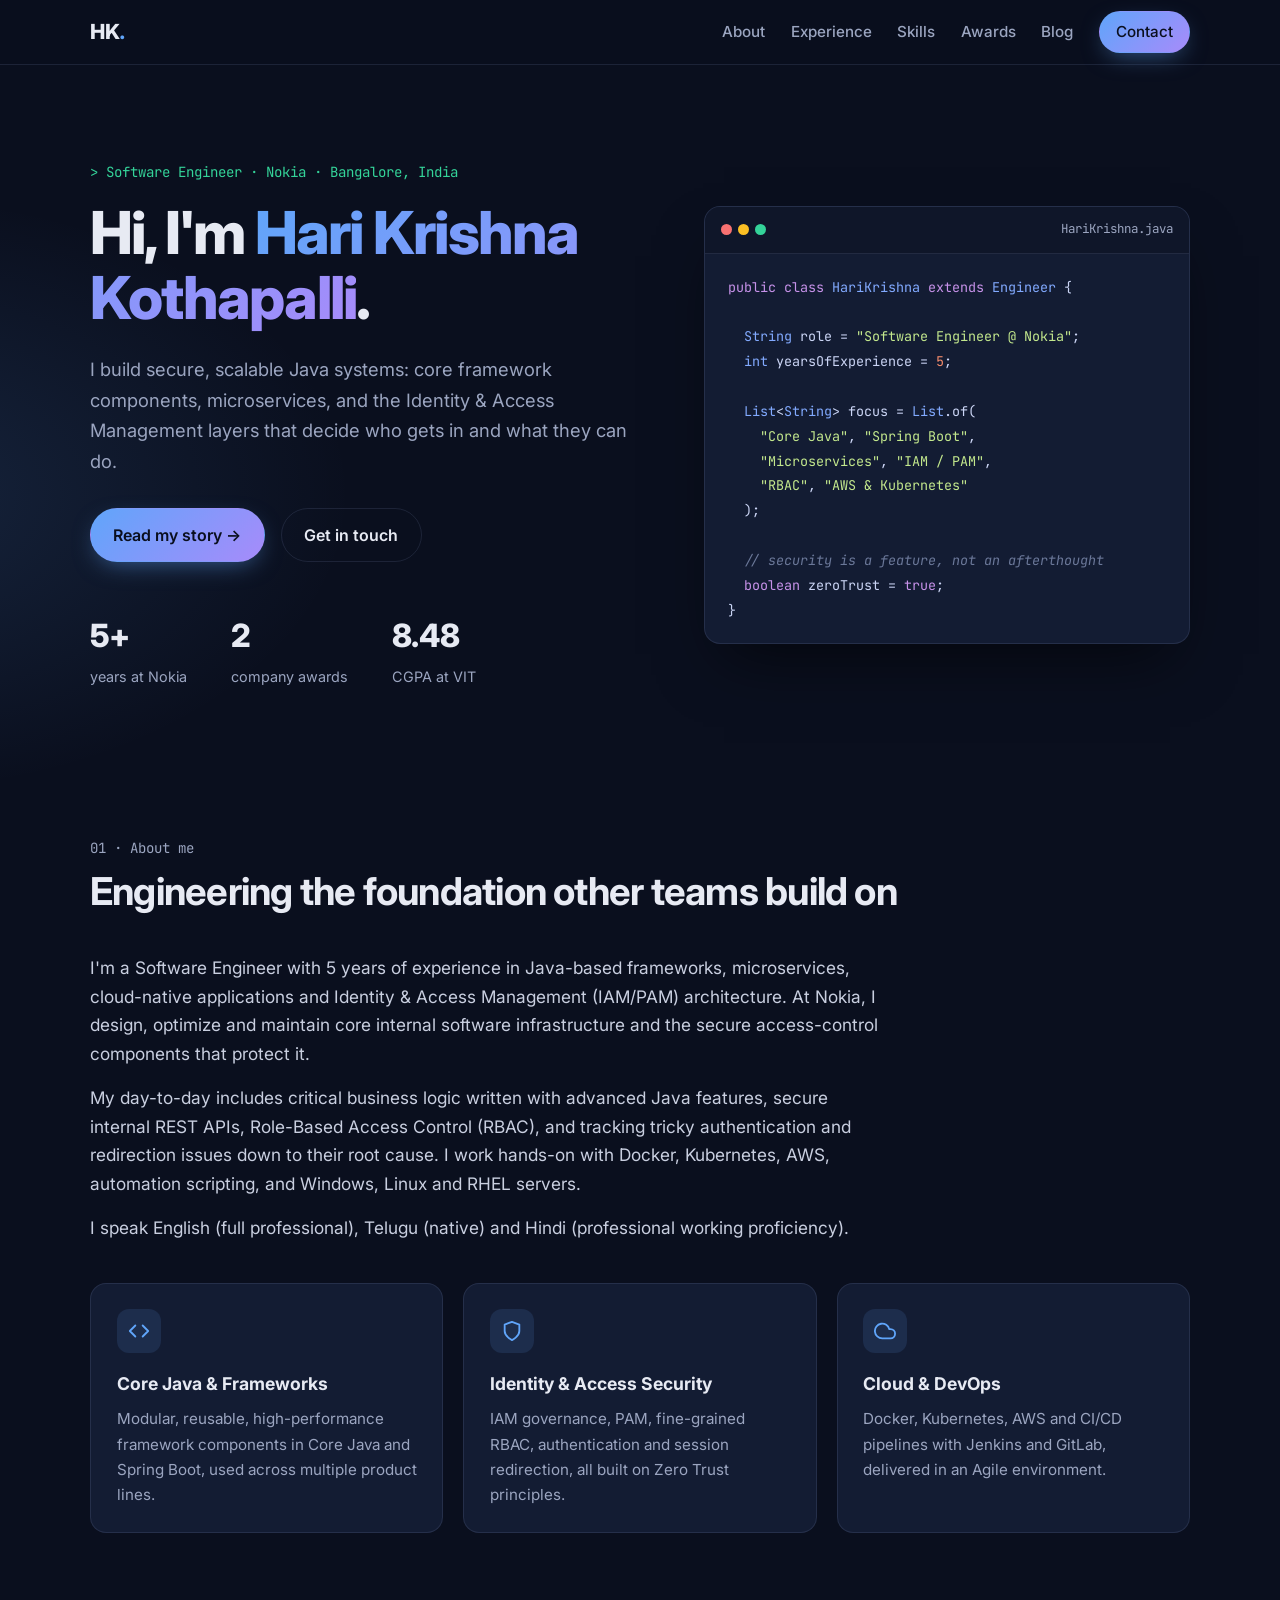
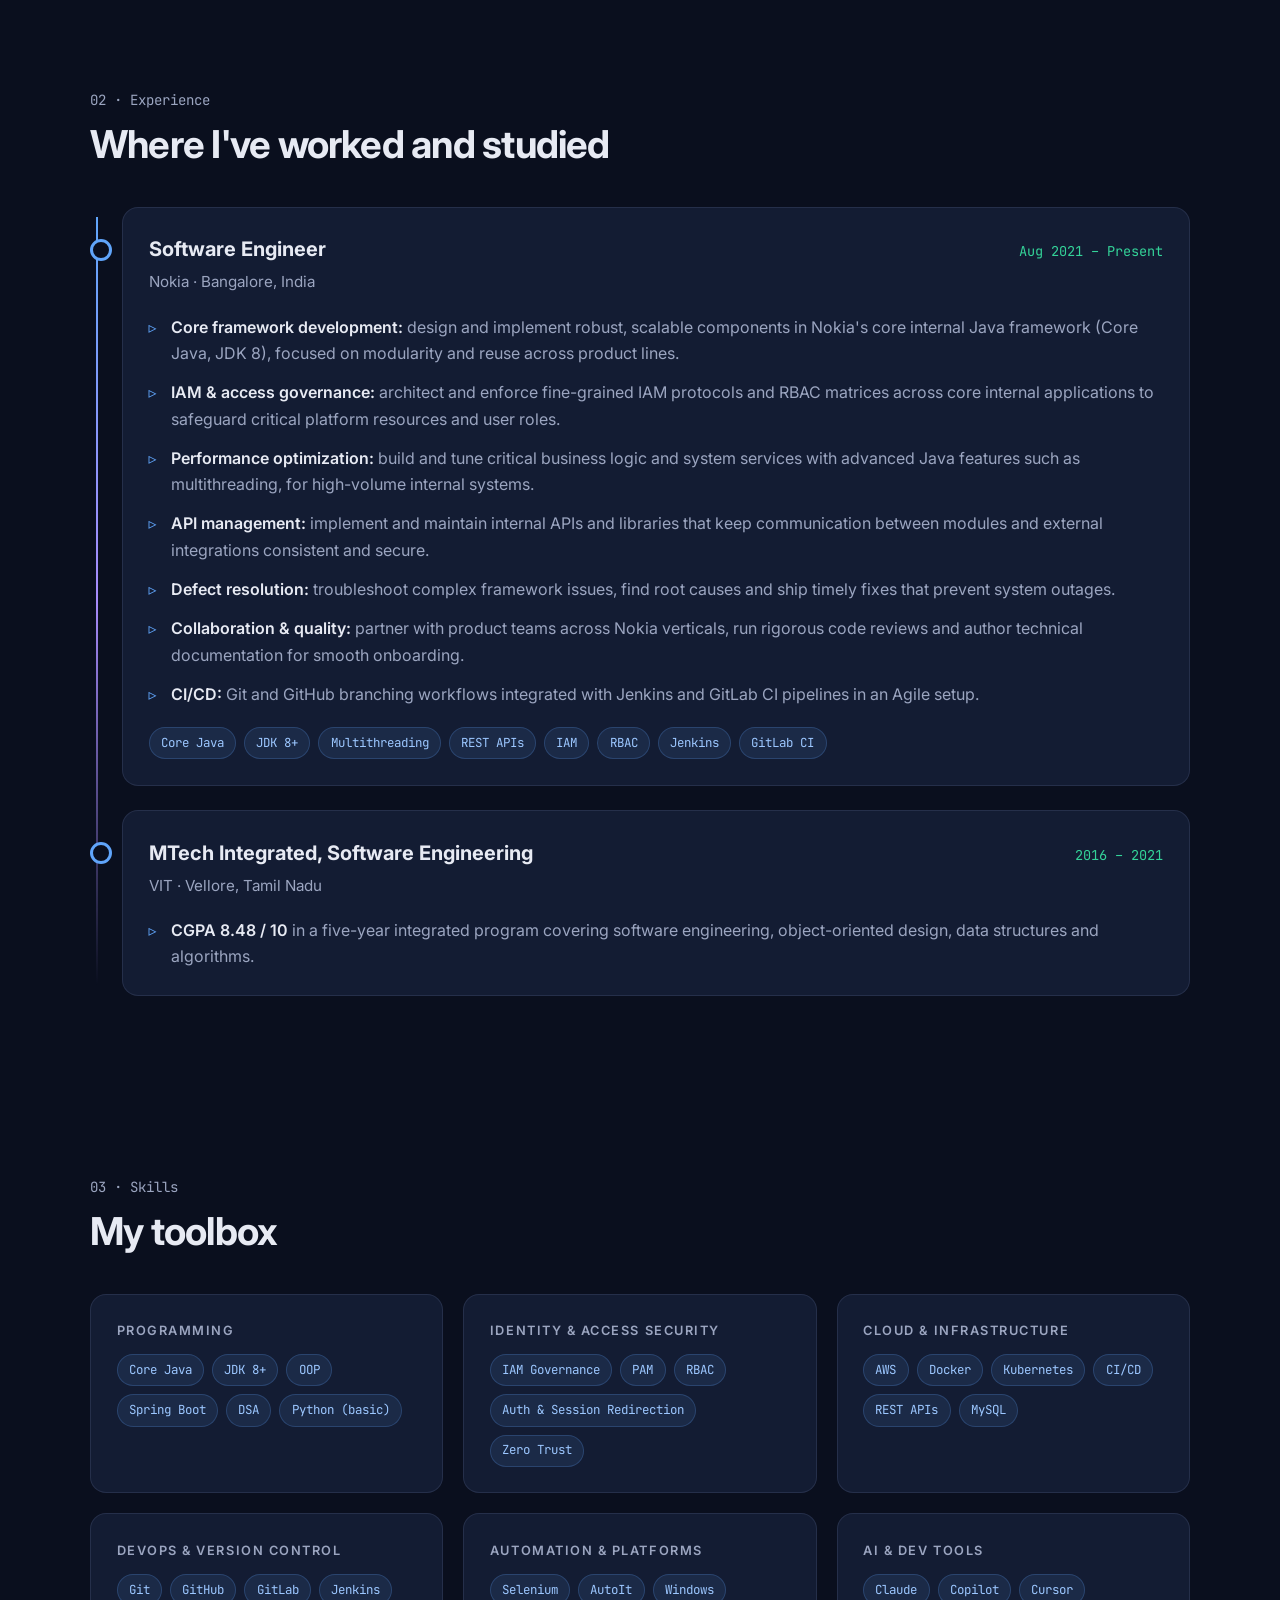
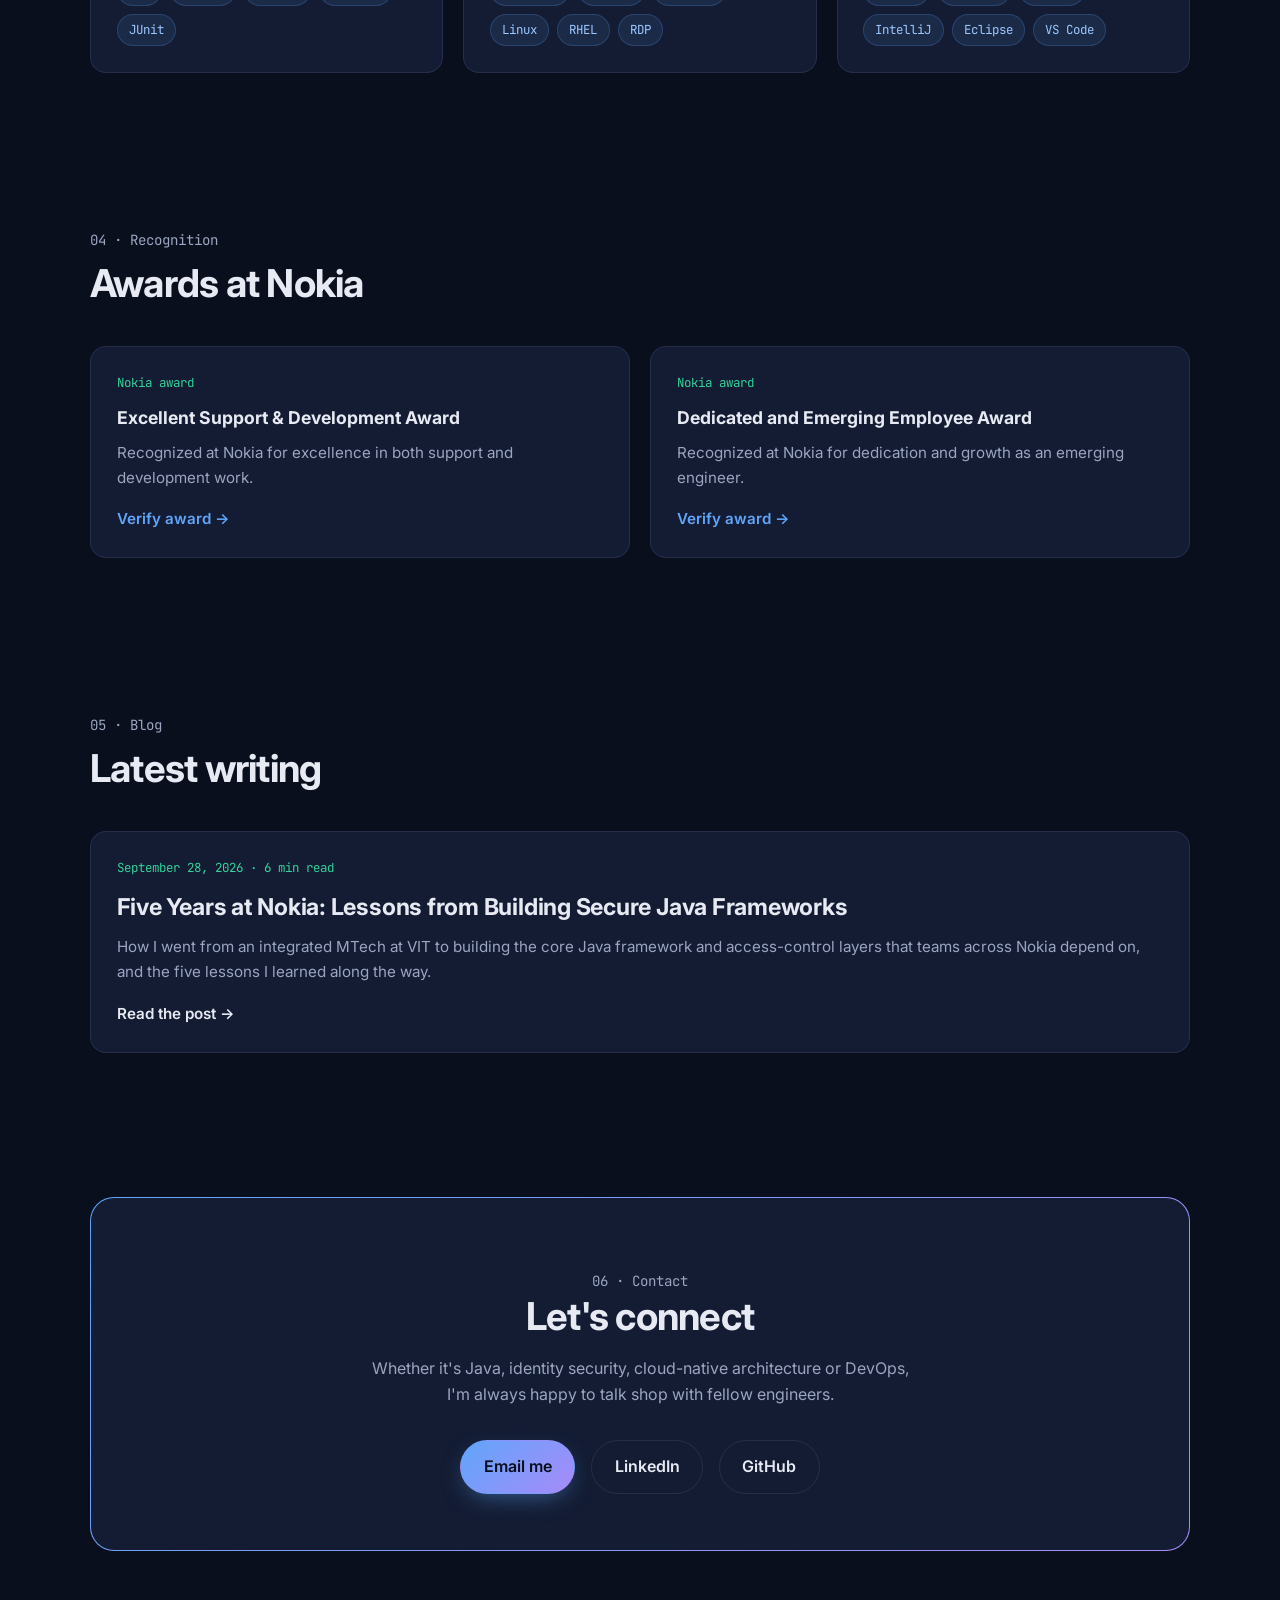
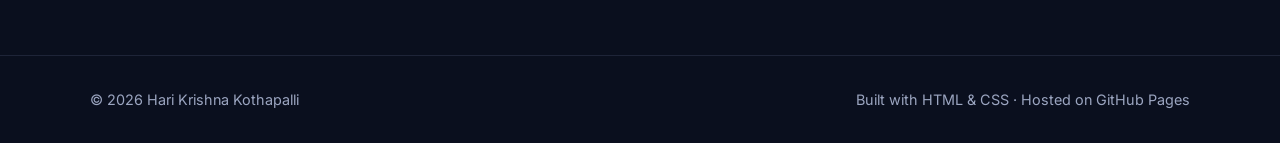
==== index.html @ d106dd0e "Add personal website and blog" ====
<!DOCTYPE html>
<html lang="en">
<head>
  <meta charset="UTF-8">
  <meta name="viewport" content="width=device-width, initial-scale=1.0">
  <title>Hari Krishna Kothapalli · Software Engineer</title>
  <meta name="description" content="Hari Krishna Kothapalli is a Software Engineer at Nokia specializing in Java, microservices, cloud-native applications and Identity & Access Management (IAM/PAM).">
  <meta property="og:title" content="Hari Krishna Kothapalli · Software Engineer">
  <meta property="og:description" content="Software Engineer at Nokia building secure, scalable Java systems: core frameworks, microservices and Identity & Access Management.">
  <meta property="og:type" content="website">
  <meta property="og:url" content="https://hari-256.github.io/">
  <link rel="icon" href="data:image/svg+xml,%3Csvg xmlns='http://www.w3.org/2000/svg' viewBox='0 0 100 100'%3E%3Crect width='100' height='100' rx='24' fill='%2360a5fa'/%3E%3Ctext x='50' y='64' font-size='44' font-family='Arial' font-weight='700' text-anchor='middle' fill='%230a0f1e'%3EHK%3C/text%3E%3C/svg%3E">
  <link rel="preconnect" href="https://fonts.googleapis.com">
  <link rel="preconnect" href="https://fonts.gstatic.com" crossorigin>
  <link href="https://fonts.googleapis.com/css2?family=Inter:wght@400;500;600;700;800&family=JetBrains+Mono:wght@500&display=swap" rel="stylesheet">
  <link rel="stylesheet" href="style.css">
</head>
<body>
  <header class="nav">
    <div class="container nav-inner">
      <a href="#top" class="logo">HK<span>.</span></a>
      <nav class="nav-links">
        <a href="#about" class="hide-sm">About</a>
        <a href="#experience">Experience</a>
        <a href="#skills" class="hide-sm">Skills</a>
        <a href="#awards" class="hide-sm">Awards</a>
        <a href="blog.html">Blog</a>
        <a href="#contact" class="btn btn-small">Contact</a>
      </nav>
    </div>
  </header>

  <main id="top">
    <div class="container hero">
      <div>
        <p class="eyebrow">&gt; Software Engineer · Nokia · Bangalore, India</p>
        <h1>Hi, I'm <span class="gradient">Hari Krishna Kothapalli</span>.</h1>
        <p class="lead">I build secure, scalable Java systems: core framework components, microservices, and the Identity &amp; Access Management layers that decide who gets in and what they can do.</p>
        <div class="cta">
          <a href="blog.html" class="btn">Read my story &rarr;</a>
          <a href="#contact" class="btn btn-ghost">Get in touch</a>
        </div>
        <ul class="stats">
          <li><strong>5+</strong><span>years at Nokia</span></li>
          <li><strong>2</strong><span>company awards</span></li>
          <li><strong>8.48</strong><span>CGPA at VIT</span></li>
        </ul>
      </div>
      <div class="code-card" aria-hidden="true">
        <div class="code-card-bar"><i></i><i></i><i></i><span>HariKrishna.java</span></div>
<pre><span class="k">public class</span> <span class="t">HariKrishna</span> <span class="k">extends</span> <span class="t">Engineer</span> {

  <span class="t">String</span> role = <span class="s">"Software Engineer @ Nokia"</span>;
  <span class="t">int</span> yearsOfExperience = <span class="n">5</span>;

  <span class="t">List</span>&lt;<span class="t">String</span>&gt; focus = <span class="t">List</span>.of(
    <span class="s">"Core Java"</span>, <span class="s">"Spring Boot"</span>,
    <span class="s">"Microservices"</span>, <span class="s">"IAM / PAM"</span>,
    <span class="s">"RBAC"</span>, <span class="s">"AWS &amp; Kubernetes"</span>
  );

  <span class="c">// security is a feature, not an afterthought</span>
  <span class="k">boolean</span> zeroTrust = <span class="k">true</span>;
}</pre>
      </div>
    </div>

    <section id="about">
      <div class="container">
        <div class="section-head">
          <p class="eyebrow">01 · About me</p>
          <h2>Engineering the foundation other teams build on</h2>
        </div>
        <div class="about-text">
          <p>I'm a Software Engineer with 5 years of experience in Java-based frameworks, microservices, cloud-native applications and Identity &amp; Access Management (IAM/PAM) architecture. At Nokia, I design, optimize and maintain core internal software infrastructure and the secure access-control components that protect it.</p>
          <p>My day-to-day includes critical business logic written with advanced Java features, secure internal REST APIs, Role-Based Access Control (RBAC), and tracking tricky authentication and redirection issues down to their root cause. I work hands-on with Docker, Kubernetes, AWS, automation scripting, and Windows, Linux and RHEL servers.</p>
          <p>I speak English (full professional), Telugu (native) and Hindi (professional working proficiency).</p>
        </div>
        <div class="grid-3">
          <div class="card">
            <div class="icon"><svg viewBox="0 0 24 24"><polyline points="16 18 22 12 16 6"/><polyline points="8 6 2 12 8 18"/></svg></div>
            <h3>Core Java &amp; Frameworks</h3>
            <p>Modular, reusable, high-performance framework components in Core Java and Spring Boot, used across multiple product lines.</p>
          </div>
          <div class="card">
            <div class="icon"><svg viewBox="0 0 24 24"><path d="M12 22s8-4 8-10V5l-8-3-8 3v7c0 6 8 10 8 10z"/></svg></div>
            <h3>Identity &amp; Access Security</h3>
            <p>IAM governance, PAM, fine-grained RBAC, authentication and session redirection, all built on Zero Trust principles.</p>
          </div>
          <div class="card">
            <div class="icon"><svg viewBox="0 0 24 24"><path d="M18 10h-1.26A8 8 0 1 0 9 20h9a5 5 0 0 0 0-10z"/></svg></div>
            <h3>Cloud &amp; DevOps</h3>
            <p>Docker, Kubernetes, AWS and CI/CD pipelines with Jenkins and GitLab, delivered in an Agile environment.</p>
          </div>
        </div>
      </div>
    </section>

    <section id="experience">
      <div class="container">
        <div class="section-head">
          <p class="eyebrow">02 · Experience</p>
          <h2>Where I've worked and studied</h2>
        </div>
        <div class="timeline">
          <article class="card tl-item">
            <div class="tl-head">
              <h3>Software Engineer</h3>
              <span class="tl-date">Aug 2021 &ndash; Present</span>
            </div>
            <p class="tl-org">Nokia · Bangalore, India</p>
            <ul class="highlights">
              <li><strong>Core framework development:</strong> design and implement robust, scalable components in Nokia's core internal Java framework (Core Java, JDK 8), focused on modularity and reuse across product lines.</li>
              <li><strong>IAM &amp; access governance:</strong> architect and enforce fine-grained IAM protocols and RBAC matrices across core internal applications to safeguard critical platform resources and user roles.</li>
              <li><strong>Performance optimization:</strong> build and tune critical business logic and system services with advanced Java features such as multithreading, for high-volume internal systems.</li>
              <li><strong>API management:</strong> implement and maintain internal APIs and libraries that keep communication between modules and external integrations consistent and secure.</li>
              <li><strong>Defect resolution:</strong> troubleshoot complex framework issues, find root causes and ship timely fixes that prevent system outages.</li>
              <li><strong>Collaboration &amp; quality:</strong> partner with product teams across Nokia verticals, run rigorous code reviews and author technical documentation for smooth onboarding.</li>
              <li><strong>CI/CD:</strong> Git and GitHub branching workflows integrated with Jenkins and GitLab CI pipelines in an Agile setup.</li>
            </ul>
            <div class="tags">
              <span class="tag">Core Java</span><span class="tag">JDK 8+</span><span class="tag">Multithreading</span><span class="tag">REST APIs</span><span class="tag">IAM</span><span class="tag">RBAC</span><span class="tag">Jenkins</span><span class="tag">GitLab CI</span>
            </div>
          </article>
          <article class="card tl-item">
            <div class="tl-head">
              <h3>MTech Integrated, Software Engineering</h3>
              <span class="tl-date">2016 &ndash; 2021</span>
            </div>
            <p class="tl-org">VIT · Vellore, Tamil Nadu</p>
            <ul class="highlights">
              <li><strong>CGPA 8.48 / 10</strong> in a five-year integrated program covering software engineering, object-oriented design, data structures and algorithms.</li>
            </ul>
          </article>
        </div>
      </div>
    </section>

    <section id="skills">
      <div class="container">
        <div class="section-head">
          <p class="eyebrow">03 · Skills</p>
          <h2>My toolbox</h2>
        </div>
        <div class="grid-3">
          <div class="card skill-group">
            <h3>Programming</h3>
            <div class="tags"><span class="tag">Core Java</span><span class="tag">JDK 8+</span><span class="tag">OOP</span><span class="tag">Spring Boot</span><span class="tag">DSA</span><span class="tag">Python (basic)</span></div>
          </div>
          <div class="card skill-group">
            <h3>Identity &amp; Access Security</h3>
            <div class="tags"><span class="tag">IAM Governance</span><span class="tag">PAM</span><span class="tag">RBAC</span><span class="tag">Auth &amp; Session Redirection</span><span class="tag">Zero Trust</span></div>
          </div>
          <div class="card skill-group">
            <h3>Cloud &amp; Infrastructure</h3>
            <div class="tags"><span class="tag">AWS</span><span class="tag">Docker</span><span class="tag">Kubernetes</span><span class="tag">CI/CD</span><span class="tag">REST APIs</span><span class="tag">MySQL</span></div>
          </div>
          <div class="card skill-group">
            <h3>DevOps &amp; Version Control</h3>
            <div class="tags"><span class="tag">Git</span><span class="tag">GitHub</span><span class="tag">GitLab</span><span class="tag">Jenkins</span><span class="tag">JUnit</span></div>
          </div>
          <div class="card skill-group">
            <h3>Automation &amp; Platforms</h3>
            <div class="tags"><span class="tag">Selenium</span><span class="tag">AutoIt</span><span class="tag">Windows</span><span class="tag">Linux</span><span class="tag">RHEL</span><span class="tag">RDP</span></div>
          </div>
          <div class="card skill-group">
            <h3>AI &amp; Dev Tools</h3>
            <div class="tags"><span class="tag">Claude</span><span class="tag">Copilot</span><span class="tag">Cursor</span><span class="tag">IntelliJ</span><span class="tag">Eclipse</span><span class="tag">VS Code</span></div>
          </div>
        </div>
      </div>
    </section>

    <section id="awards">
      <div class="container">
        <div class="section-head">
          <p class="eyebrow">04 · Recognition</p>
          <h2>Awards at Nokia</h2>
        </div>
        <div class="grid-2">
          <div class="card award">
            <p class="label">Nokia award</p>
            <h3>Excellent Support &amp; Development Award</h3>
            <p>Recognized at Nokia for excellence in both support and development work.</p>
            <a href="https://cloud.workhuman.com/microsites/t/il/nsn/awards/178954244" target="_blank" rel="noopener">Verify award &rarr;</a>
          </div>
          <div class="card award">
            <p class="label">Nokia award</p>
            <h3>Dedicated and Emerging Employee Award</h3>
            <p>Recognized at Nokia for dedication and growth as an emerging engineer.</p>
            <a href="https://cloud.workhuman.com/microsites/t/il/nsn/awards/165929952" target="_blank" rel="noopener">Verify award &rarr;</a>
          </div>
        </div>
      </div>
    </section>

    <section id="blog">
      <div class="container">
        <div class="section-head">
          <p class="eyebrow">05 · Blog</p>
          <h2>Latest writing</h2>
        </div>
        <a href="blog.html" class="card post-card">
          <p class="label">September 28, 2026 · 6 min read</p>
          <h3>Five Years at Nokia: Lessons from Building Secure Java Frameworks</h3>
          <p>How I went from an integrated MTech at VIT to building the core Java framework and access-control layers that teams across Nokia depend on, and the five lessons I learned along the way.</p>
          <span class="more">Read the post &rarr;</span>
        </a>
      </div>
    </section>

    <section id="contact">
      <div class="container">
        <div class="contact">
          <p class="eyebrow">06 · Contact</p>
          <h2>Let's connect</h2>
          <p>Whether it's Java, identity security, cloud-native architecture or DevOps, I'm always happy to talk shop with fellow engineers.</p>
          <div class="cta">
            <a href="mailto:harikrishnakothapalli3@gmail.com" class="btn">Email me</a>
            <a href="https://www.linkedin.com/in/hari-krishna-kothapalli" class="btn btn-ghost" target="_blank" rel="noopener">LinkedIn</a>
            <a href="https://github.com/Hari-256" class="btn btn-ghost" target="_blank" rel="noopener">GitHub</a>
          </div>
        </div>
      </div>
    </section>
  </main>

  <footer>
    <div class="container footer-inner">
      <span>&copy; 2026 Hari Krishna Kothapalli</span>
      <span>Built with HTML &amp; CSS · Hosted on GitHub Pages</span>
    </div>
  </footer>
</body>
</html>
---- style.css ----
:root {
  --bg: #0a0f1e;
  --bg-2: #0f1629;
  --surface: #131c33;
  --border: rgba(148, 163, 214, 0.14);
  --text: #e7eaf3;
  --body: #c9cfe0;
  --muted: #9ba5c0;
  --accent: #60a5fa;
  --accent-2: #a78bfa;
  --accent-3: #34d399;
  --radius: 16px;
  --max: 1100px;
  --gradient: linear-gradient(135deg, var(--accent) 0%, var(--accent-2) 100%);
  --mono: 'JetBrains Mono', ui-monospace, SFMono-Regular, Consolas, monospace;
}

* { box-sizing: border-box; margin: 0; padding: 0; }

html { scroll-behavior: smooth; scroll-padding-top: 80px; }

body {
  font-family: 'Inter', system-ui, -apple-system, 'Segoe UI', Roboto, sans-serif;
  background:
    radial-gradient(900px 500px at 85% -10%, rgba(167, 139, 250, 0.18), transparent 60%),
    radial-gradient(800px 500px at -10% 10%, rgba(96, 165, 250, 0.14), transparent 60%),
    var(--bg);
  background-repeat: no-repeat;
  background-color: var(--bg);
  color: var(--text);
  line-height: 1.65;
  -webkit-font-smoothing: antialiased;
}

a { color: var(--accent); text-decoration: none; }
a:hover { text-decoration: underline; }

.container { width: min(var(--max), 100% - 2.5rem); margin-inline: auto; }

/* Navigation */
.nav {
  position: sticky;
  top: 0;
  z-index: 10;
  backdrop-filter: blur(12px);
  -webkit-backdrop-filter: blur(12px);
  background: rgba(10, 15, 30, 0.75);
  border-bottom: 1px solid var(--border);
}
.nav-inner { display: flex; align-items: center; justify-content: space-between; height: 64px; gap: 1rem; }
.logo { font-weight: 800; font-size: 1.3rem; color: var(--text); letter-spacing: -0.02em; }
.logo span { color: var(--accent); }
.logo:hover { text-decoration: none; }
.nav-links { display: flex; align-items: center; gap: 1.6rem; }
.nav-links a { color: var(--muted); font-size: 0.95rem; font-weight: 500; white-space: nowrap; }
.nav-links a:hover, .nav-links a.active { color: var(--text); text-decoration: none; }

/* Buttons */
.btn {
  display: inline-flex;
  align-items: center;
  gap: 0.5rem;
  padding: 0.8rem 1.4rem;
  border-radius: 999px;
  background: var(--gradient);
  color: #0a0f1e !important;
  font-weight: 600;
  border: 1px solid transparent;
  box-shadow: 0 8px 24px -8px rgba(96, 165, 250, 0.55);
  transition: transform 0.15s ease, border-color 0.15s ease;
}
.btn:hover { transform: translateY(-2px); text-decoration: none; }
.btn-ghost { background: transparent; color: var(--text) !important; border-color: var(--border); box-shadow: none; }
.btn-ghost:hover { border-color: var(--accent); }
.btn-small { padding: 0.45rem 1rem; font-size: 0.9rem; }

/* Hero */
.hero {
  display: grid;
  grid-template-columns: 1.15fr 1fr;
  gap: 3.5rem;
  align-items: center;
  padding: 6rem 0 4rem;
  animation: rise 0.7s ease both;
}
.eyebrow { font-family: var(--mono); color: var(--accent-3); font-size: 0.88rem; margin-bottom: 1rem; }
h1 { font-size: clamp(2.4rem, 5vw, 3.7rem); line-height: 1.1; letter-spacing: -0.03em; font-weight: 800; }
.gradient { background: var(--gradient); -webkit-background-clip: text; background-clip: text; color: transparent; }
.lead { font-size: 1.15rem; color: var(--muted); margin: 1.5rem 0 2rem; max-width: 36rem; }
.cta { display: flex; gap: 1rem; flex-wrap: wrap; }
.stats { list-style: none; display: flex; gap: 2.75rem; margin-top: 3rem; flex-wrap: wrap; }
.stats strong { display: block; font-size: 2rem; font-weight: 800; letter-spacing: -0.02em; }
.stats span { color: var(--muted); font-size: 0.9rem; }

.code-card {
  background: var(--surface);
  border: 1px solid var(--border);
  border-radius: var(--radius);
  box-shadow: 0 30px 60px -20px rgba(0, 0, 0, 0.6);
  overflow: hidden;
}
.code-card-bar { display: flex; align-items: center; gap: 6px; padding: 0.8rem 1rem; border-bottom: 1px solid var(--border); background: var(--bg-2); }
.code-card-bar i { width: 11px; height: 11px; border-radius: 50%; }
.code-card-bar i:nth-child(1) { background: #f87171; }
.code-card-bar i:nth-child(2) { background: #fbbf24; }
.code-card-bar i:nth-child(3) { background: #34d399; }
.code-card-bar span { margin-left: auto; font-family: var(--mono); font-size: 0.78rem; color: var(--muted); }
.code-card pre { padding: 1.3rem 1.4rem; font-family: var(--mono); font-size: 0.84rem; line-height: 1.85; overflow-x: auto; color: #cbd5f5; }
.k { color: #c792ea; }
.t { color: #82aaff; }
.s { color: #c3e88d; }
.n { color: #f78c6c; }
.c { color: #6b7899; font-style: italic; }

/* Sections */
section { padding: 4.5rem 0; }
.section-head { margin-bottom: 2.5rem; }
.section-head .eyebrow { margin-bottom: 0.5rem; }
h2 { font-size: clamp(1.8rem, 3.5vw, 2.4rem); letter-spacing: -0.02em; line-height: 1.2; }
.section-head p { color: var(--muted); margin-top: 0.75rem; max-width: 42rem; }

.grid-2, .grid-3 { display: grid; gap: 1.25rem; }
.grid-2 { grid-template-columns: repeat(2, 1fr); }
.grid-3 { grid-template-columns: repeat(3, 1fr); }

.card {
  background: var(--surface);
  border: 1px solid var(--border);
  border-radius: var(--radius);
  padding: 1.6rem;
  transition: border-color 0.2s ease, transform 0.2s ease;
}
.card:hover { border-color: rgba(96, 165, 250, 0.45); transform: translateY(-3px); }
.card h3 { font-size: 1.1rem; margin-bottom: 0.5rem; }
.card p { color: var(--muted); font-size: 0.95rem; }
.icon {
  width: 44px;
  height: 44px;
  border-radius: 12px;
  display: grid;
  place-items: center;
  background: rgba(96, 165, 250, 0.12);
  color: var(--accent);
  margin-bottom: 1rem;
}
.icon svg { width: 22px; height: 22px; fill: none; stroke: currentColor; stroke-width: 2; stroke-linecap: round; stroke-linejoin: round; }

.about-text { color: var(--body); font-size: 1.08rem; max-width: 50rem; margin-bottom: 2.5rem; }
.about-text p + p { margin-top: 1rem; }

/* Timeline */
.timeline { position: relative; padding-left: 2rem; }
.timeline::before {
  content: "";
  position: absolute;
  left: 6px;
  top: 10px;
  bottom: 10px;
  width: 2px;
  background: linear-gradient(var(--accent), var(--accent-2), transparent);
}
.tl-item { position: relative; margin-bottom: 1.5rem; }
.tl-item:hover { transform: none; }
.tl-item::before {
  content: "";
  position: absolute;
  left: calc(-2rem - 1px);
  top: 1.95rem;
  width: 16px;
  height: 16px;
  border-radius: 50%;
  background: var(--bg);
  border: 3px solid var(--accent);
}
.tl-head { display: flex; justify-content: space-between; align-items: baseline; flex-wrap: wrap; gap: 0.5rem; }
.tl-head h3 { font-size: 1.25rem; margin: 0; }
.tl-date { font-family: var(--mono); font-size: 0.85rem; color: var(--accent-3); }
.tl-org { color: var(--muted); margin: 0.2rem 0 1.2rem; }
.highlights { list-style: none; display: grid; gap: 0.8rem; }
.highlights li { position: relative; padding-left: 1.4rem; color: var(--muted); }
.highlights li::before { content: "\25B9"; position: absolute; left: 0; color: var(--accent); }
.highlights strong { color: var(--text); font-weight: 600; }

.tags { display: flex; flex-wrap: wrap; gap: 0.5rem; margin-top: 1.25rem; }
.tag {
  font-family: var(--mono);
  font-size: 0.78rem;
  padding: 0.3rem 0.7rem;
  border-radius: 999px;
  background: rgba(96, 165, 250, 0.1);
  color: #9cc7ff;
  border: 1px solid rgba(96, 165, 250, 0.22);
}

/* Skills */
.skill-group h3 { font-size: 0.8rem; text-transform: uppercase; letter-spacing: 0.12em; color: var(--muted); font-weight: 600; margin-bottom: 0.2rem; }
.skill-group .tags { margin-top: 0.8rem; }

/* Awards & blog cards */
.award .label, .post-card .label { font-family: var(--mono); font-size: 0.78rem; color: var(--accent-3); margin-bottom: 0.6rem; }
.award a, .post-card .more { display: inline-block; margin-top: 1rem; font-weight: 600; font-size: 0.95rem; }
.post-card { display: block; color: inherit; }
.post-card:hover { text-decoration: none; }
.post-card h3 { font-size: 1.45rem; letter-spacing: -0.01em; }

/* Contact */
.contact {
  text-align: center;
  padding: 3.5rem 2rem;
  border-radius: 24px;
  border: 1px solid transparent;
  background: linear-gradient(var(--surface), var(--surface)) padding-box, var(--gradient) border-box;
}
.contact p { color: var(--muted); max-width: 34rem; margin: 1rem auto 0; }
.contact .cta { justify-content: center; margin-top: 2rem; }

footer { border-top: 1px solid var(--border); padding: 2rem 0; color: var(--muted); font-size: 0.9rem; margin-top: 2rem; }
.footer-inner { display: flex; justify-content: space-between; flex-wrap: wrap; gap: 1rem; }

/* Blog article */
.article { max-width: 720px; margin: 0 auto; padding: 3.5rem 0 4rem; animation: rise 0.6s ease both; }
.back { display: inline-block; margin-bottom: 2rem; color: var(--muted); font-size: 0.95rem; }
.article-meta { font-family: var(--mono); color: var(--accent-3); font-size: 0.85rem; margin-bottom: 1rem; }
.article h1 { font-size: clamp(2rem, 4.5vw, 2.9rem); margin-bottom: 1.25rem; }
.article .lead { margin: 0 0 2.5rem; }
.article h2 { font-size: 1.5rem; margin: 2.75rem 0 1rem; }
.article p { margin-bottom: 1.2rem; color: var(--body); font-size: 1.07rem; }
.article ul, .article ol { margin: 0 0 1.4rem 1.3rem; color: var(--body); font-size: 1.05rem; }
.article li { margin-bottom: 0.6rem; padding-left: 0.3rem; }
.article li strong { color: var(--text); }
.article blockquote {
  border-left: 3px solid var(--accent);
  padding: 0.4rem 0 0.4rem 1.25rem;
  margin: 2rem 0;
  font-size: 1.2rem;
  color: var(--text);
  font-style: italic;
}
.author { display: flex; align-items: center; gap: 1rem; margin-top: 3rem; padding-top: 2rem; border-top: 1px solid var(--border); }
.author p { margin: 0; font-size: 0.95rem; color: var(--muted); }
.author strong { color: var(--text); display: block; }
.avatar {
  flex: none;
  width: 56px;
  height: 56px;
  border-radius: 50%;
  background: var(--gradient);
  display: grid;
  place-items: center;
  font-weight: 800;
  color: #0a0f1e;
}

@keyframes rise {
  from { opacity: 0; transform: translateY(16px); }
  to { opacity: 1; transform: none; }
}

@media (prefers-reduced-motion: reduce) {
  html { scroll-behavior: auto; }
  .hero, .article { animation: none; }
}

@media (max-width: 900px) {
  .hero { grid-template-columns: 1fr; padding-top: 4rem; }
  .grid-3 { grid-template-columns: repeat(2, 1fr); }
}

@media (max-width: 640px) {
  .grid-2, .grid-3 { grid-template-columns: 1fr; }
  .nav-links { gap: 1rem; }
  .nav-links .hide-sm { display: none; }
  section { padding: 3.5rem 0; }
  .stats { gap: 1.75rem; }
}
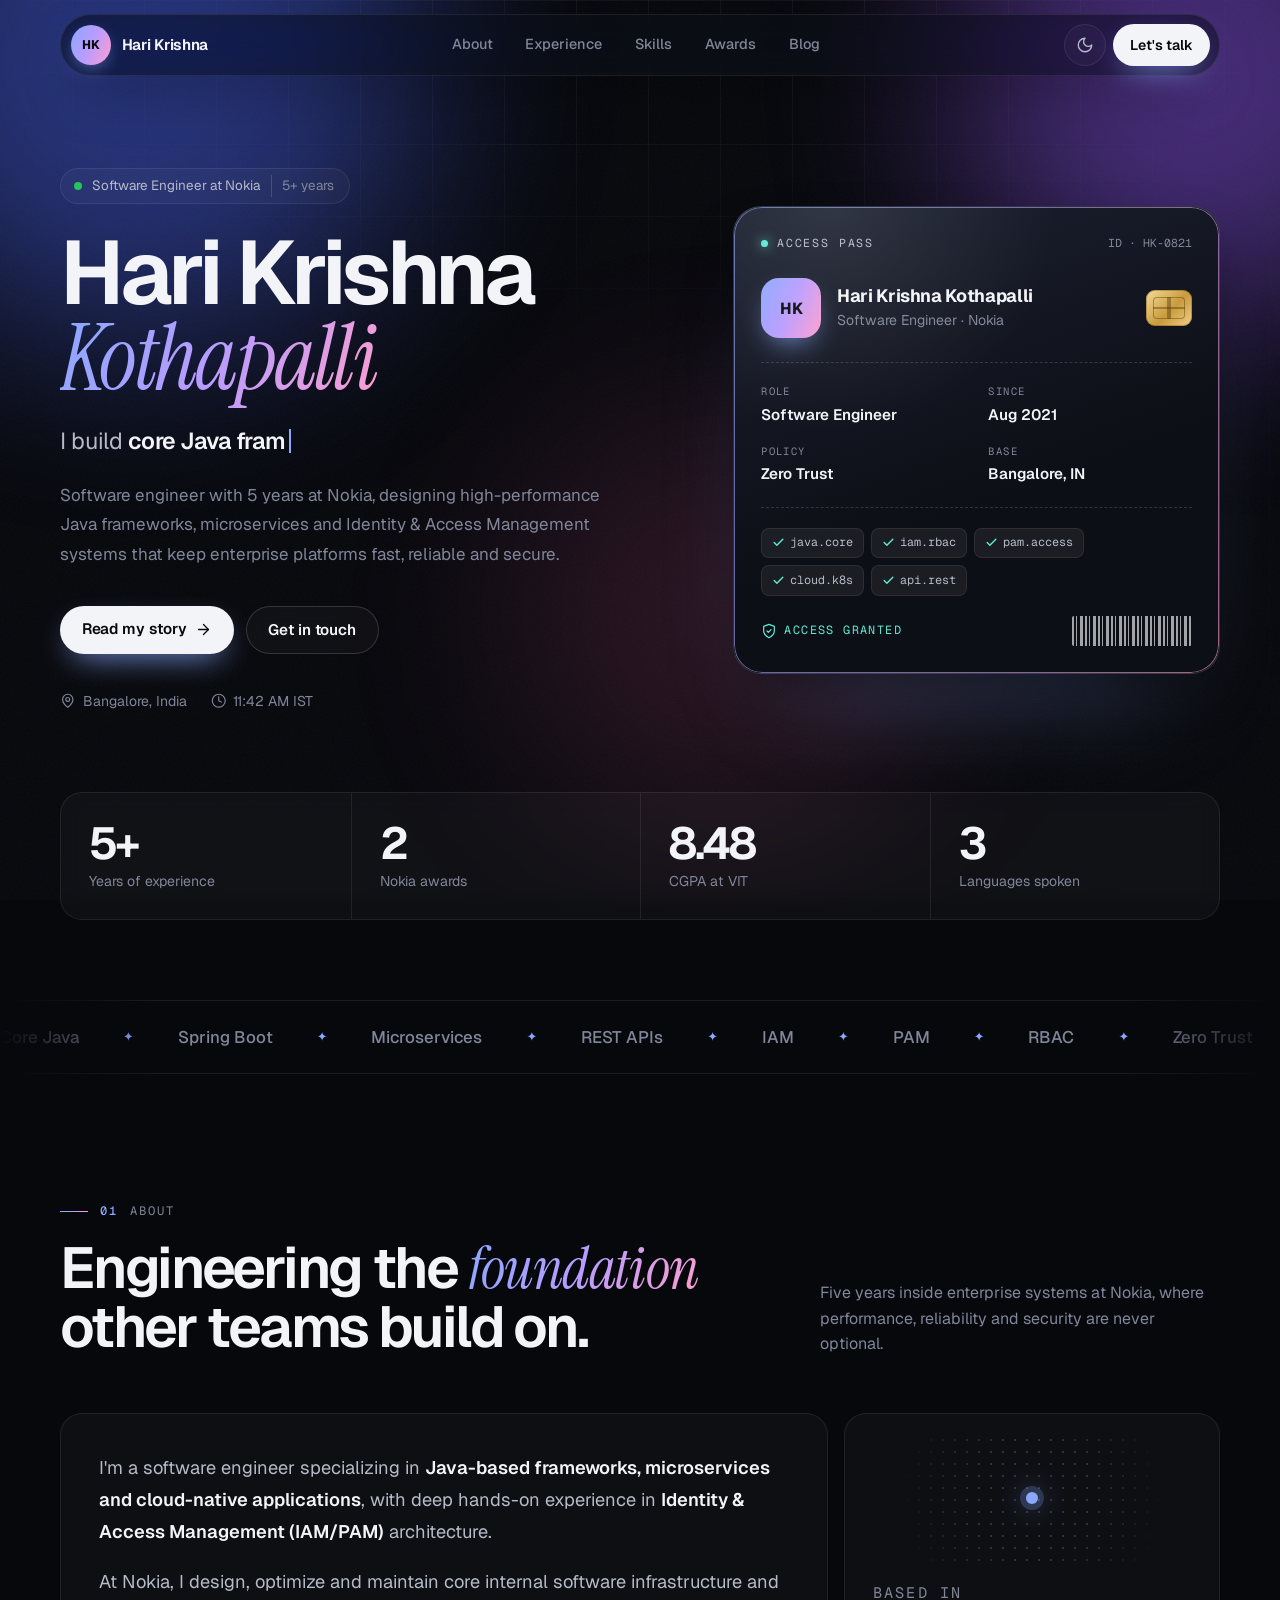
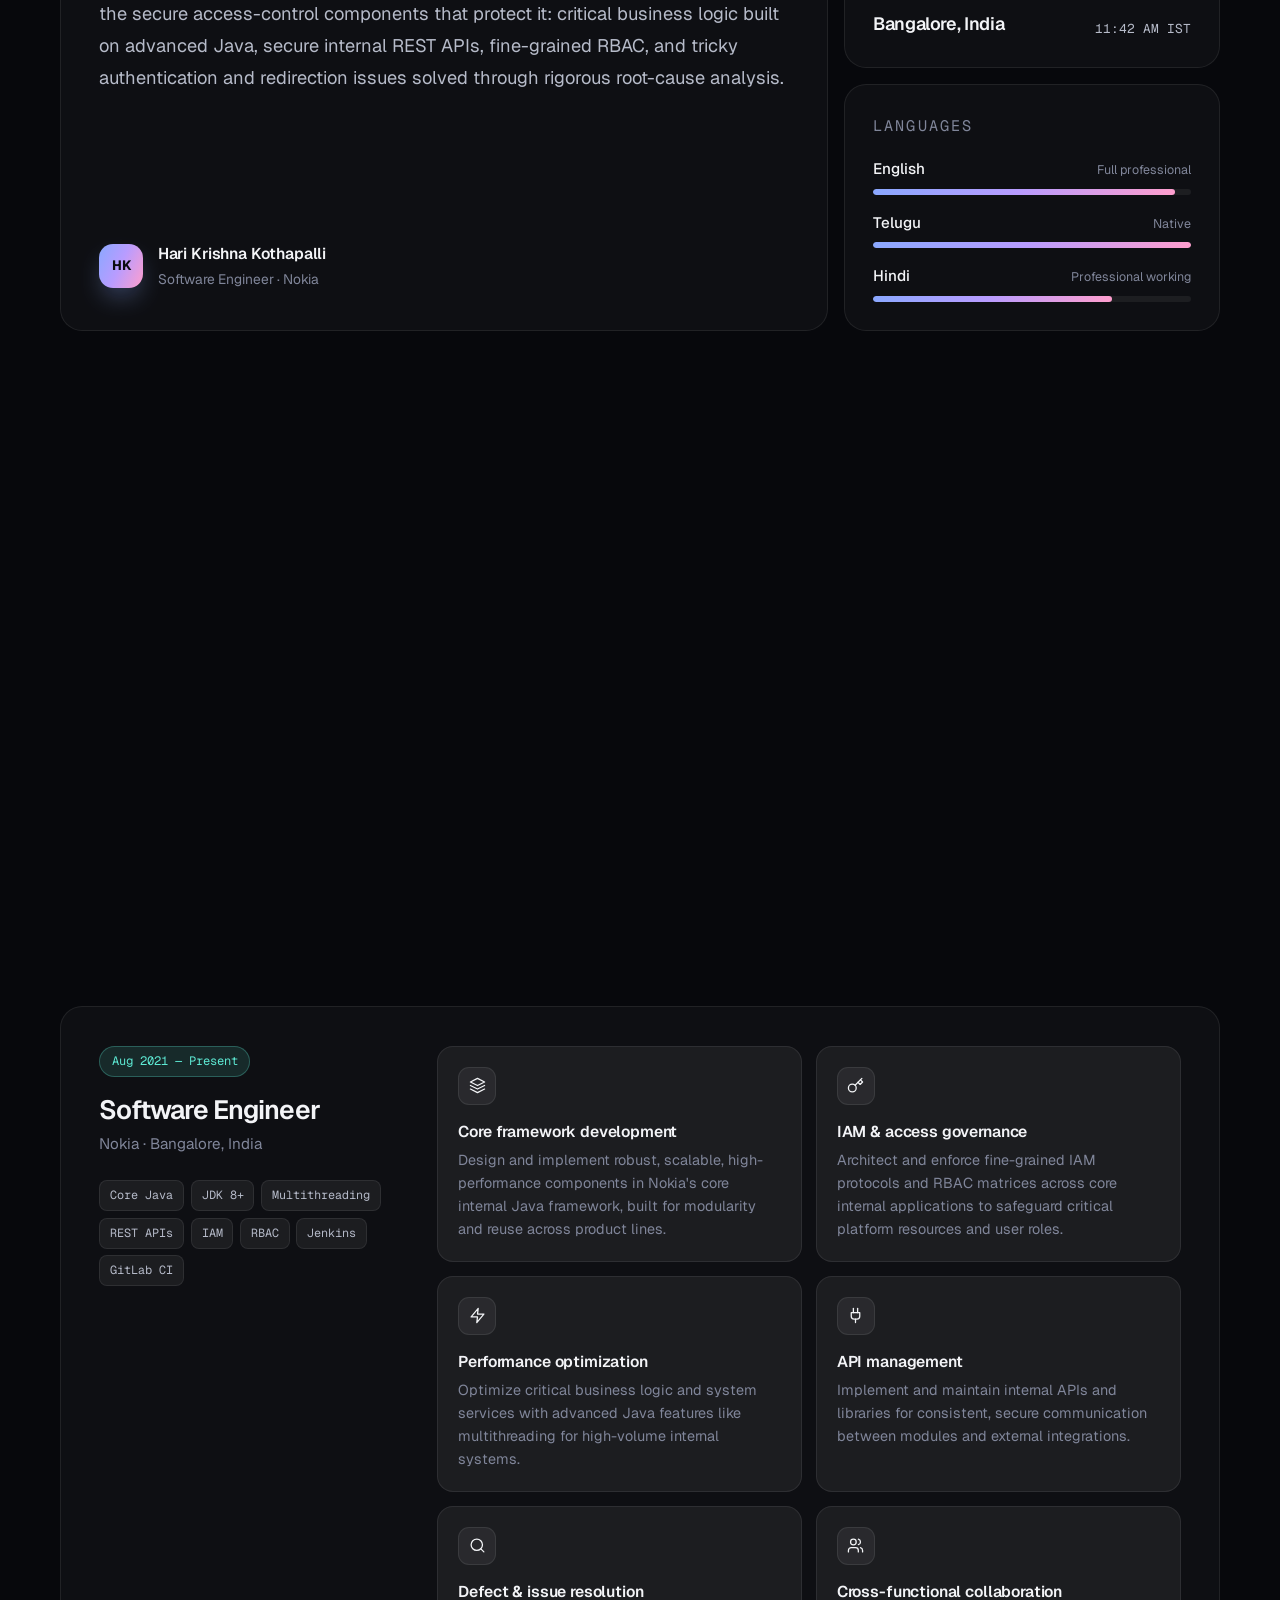
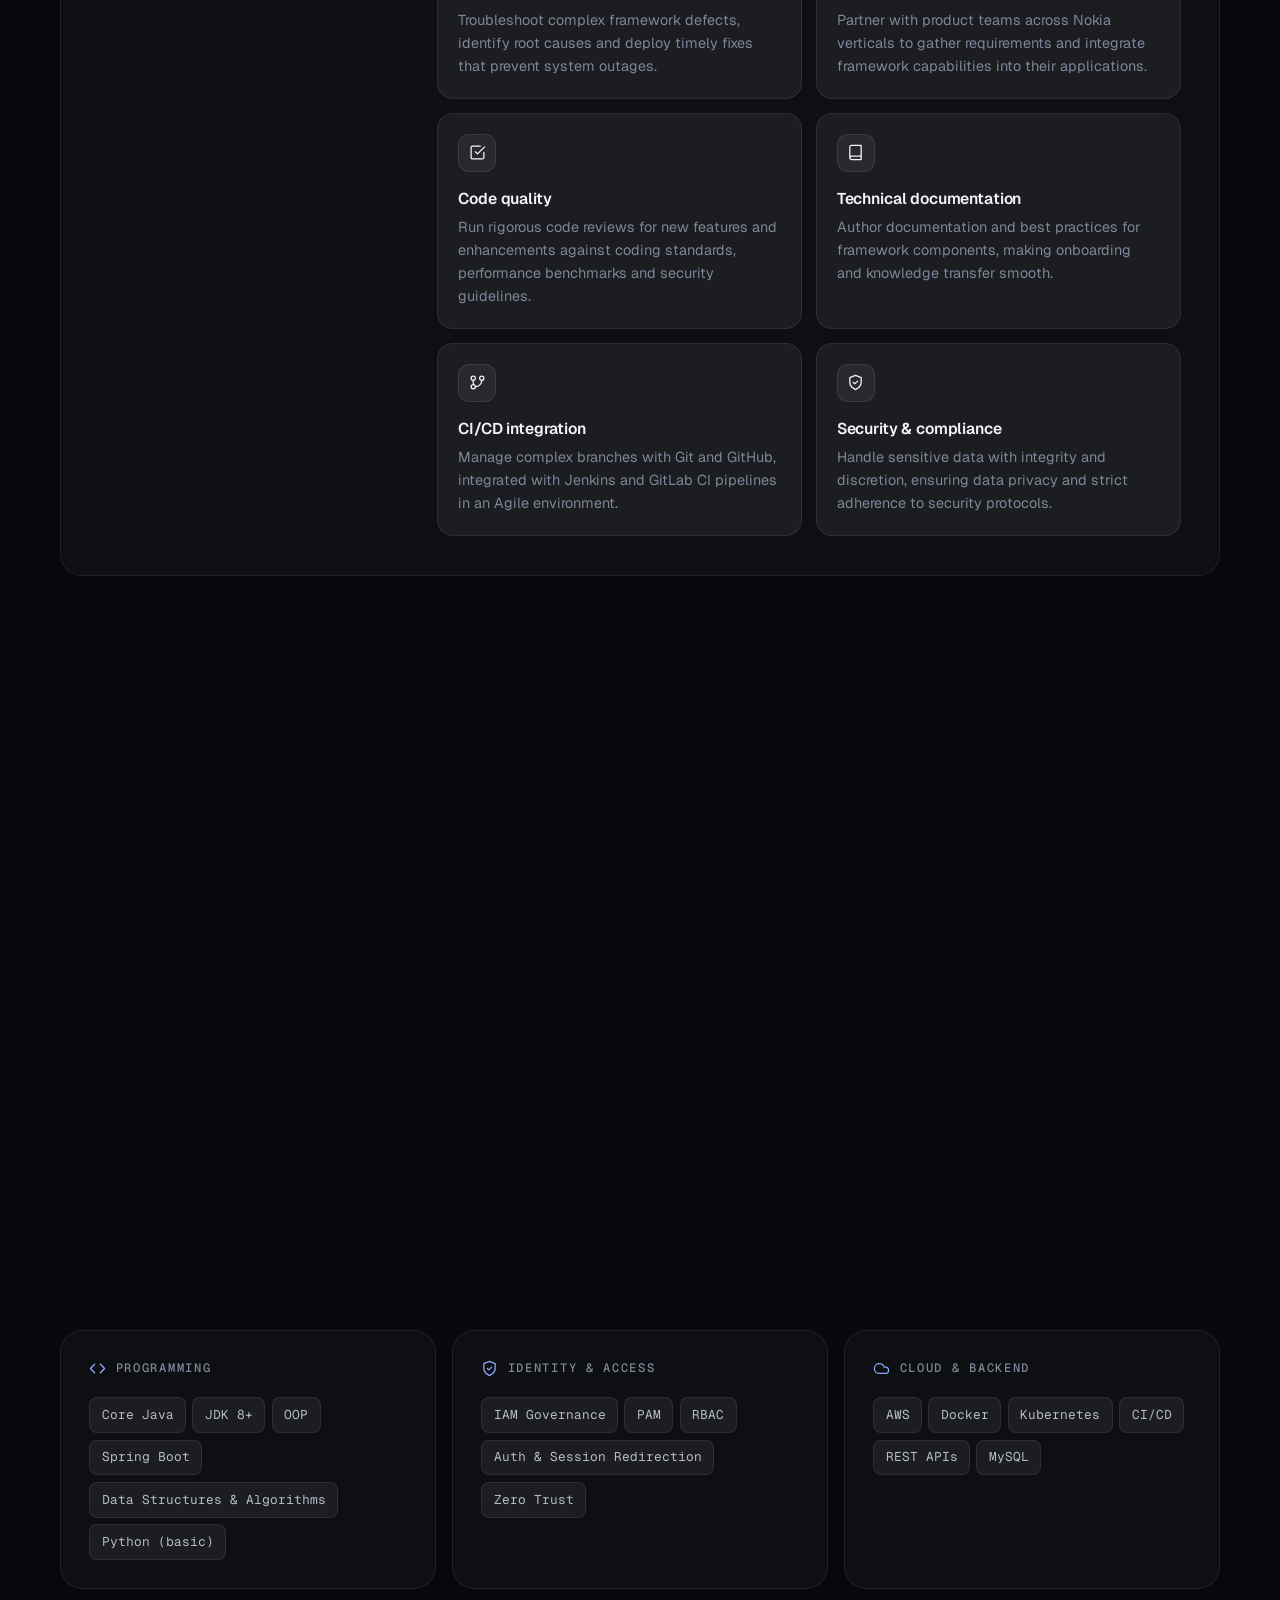
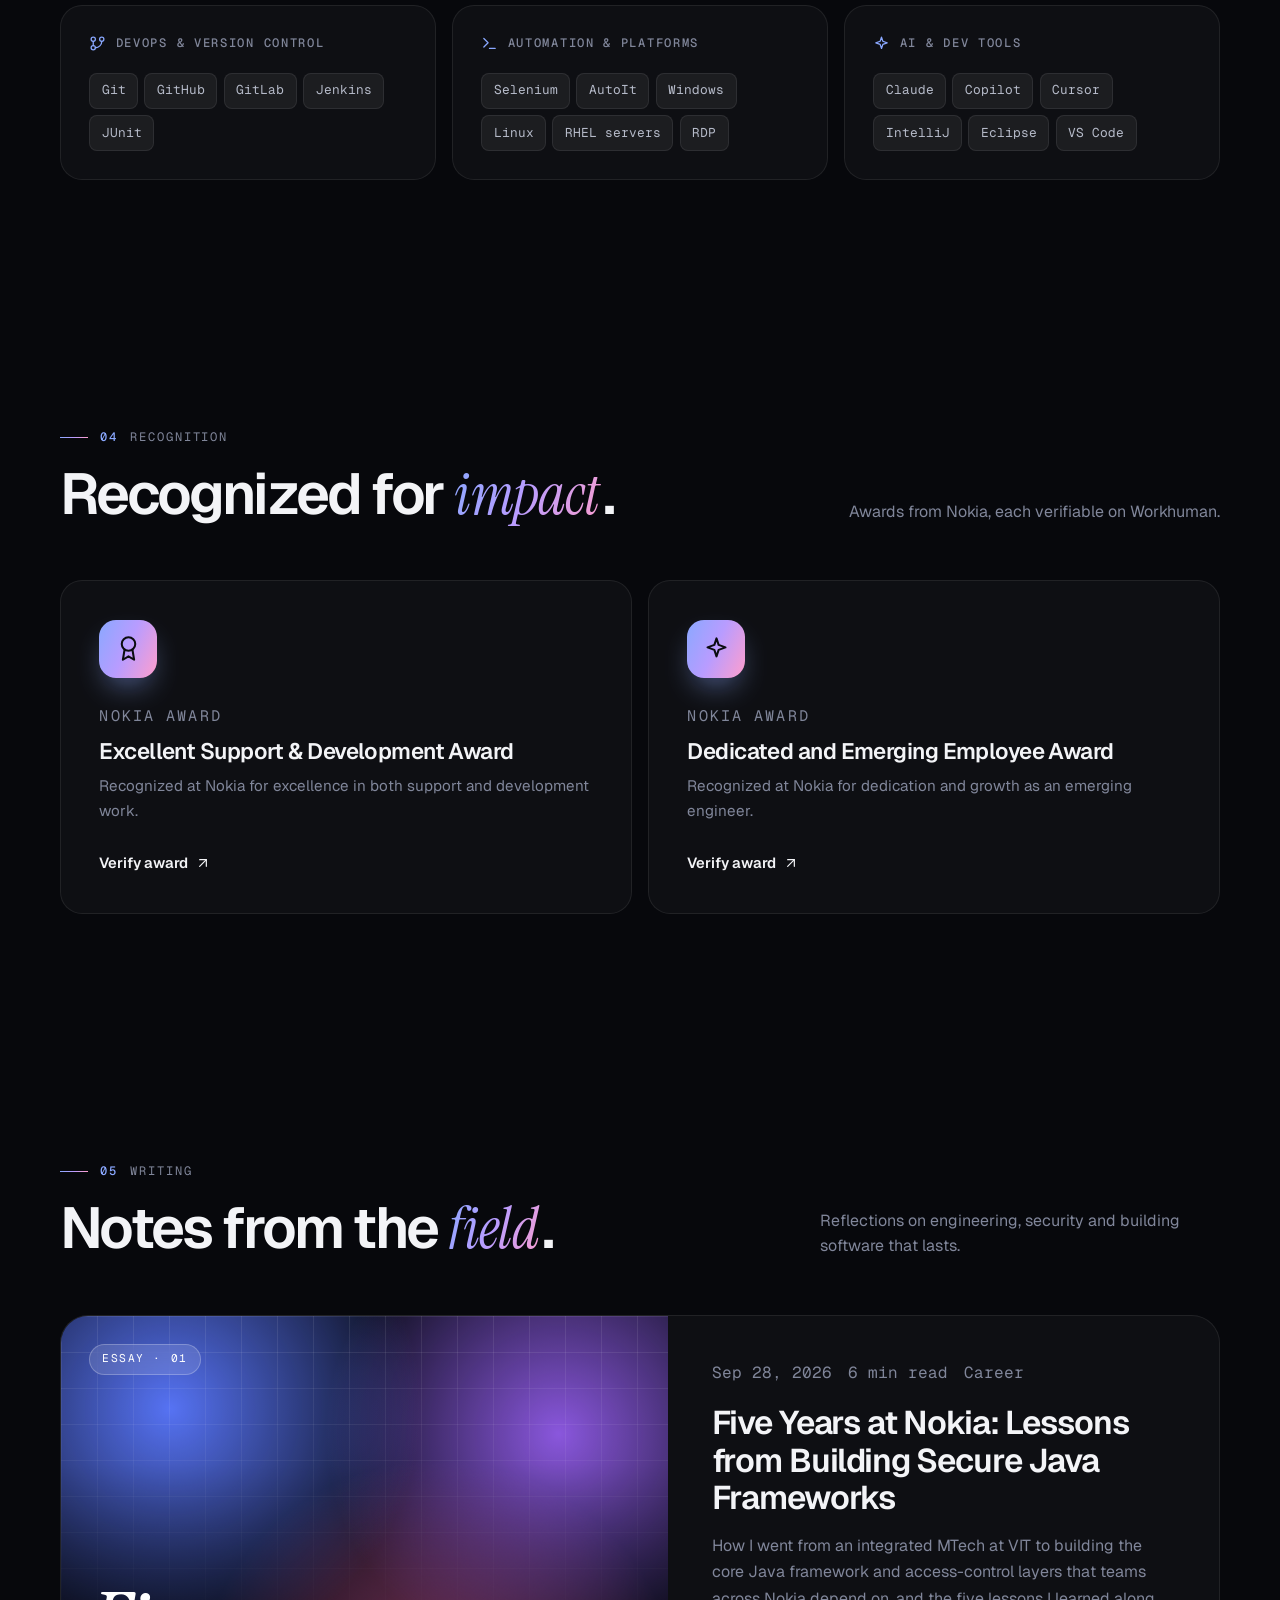
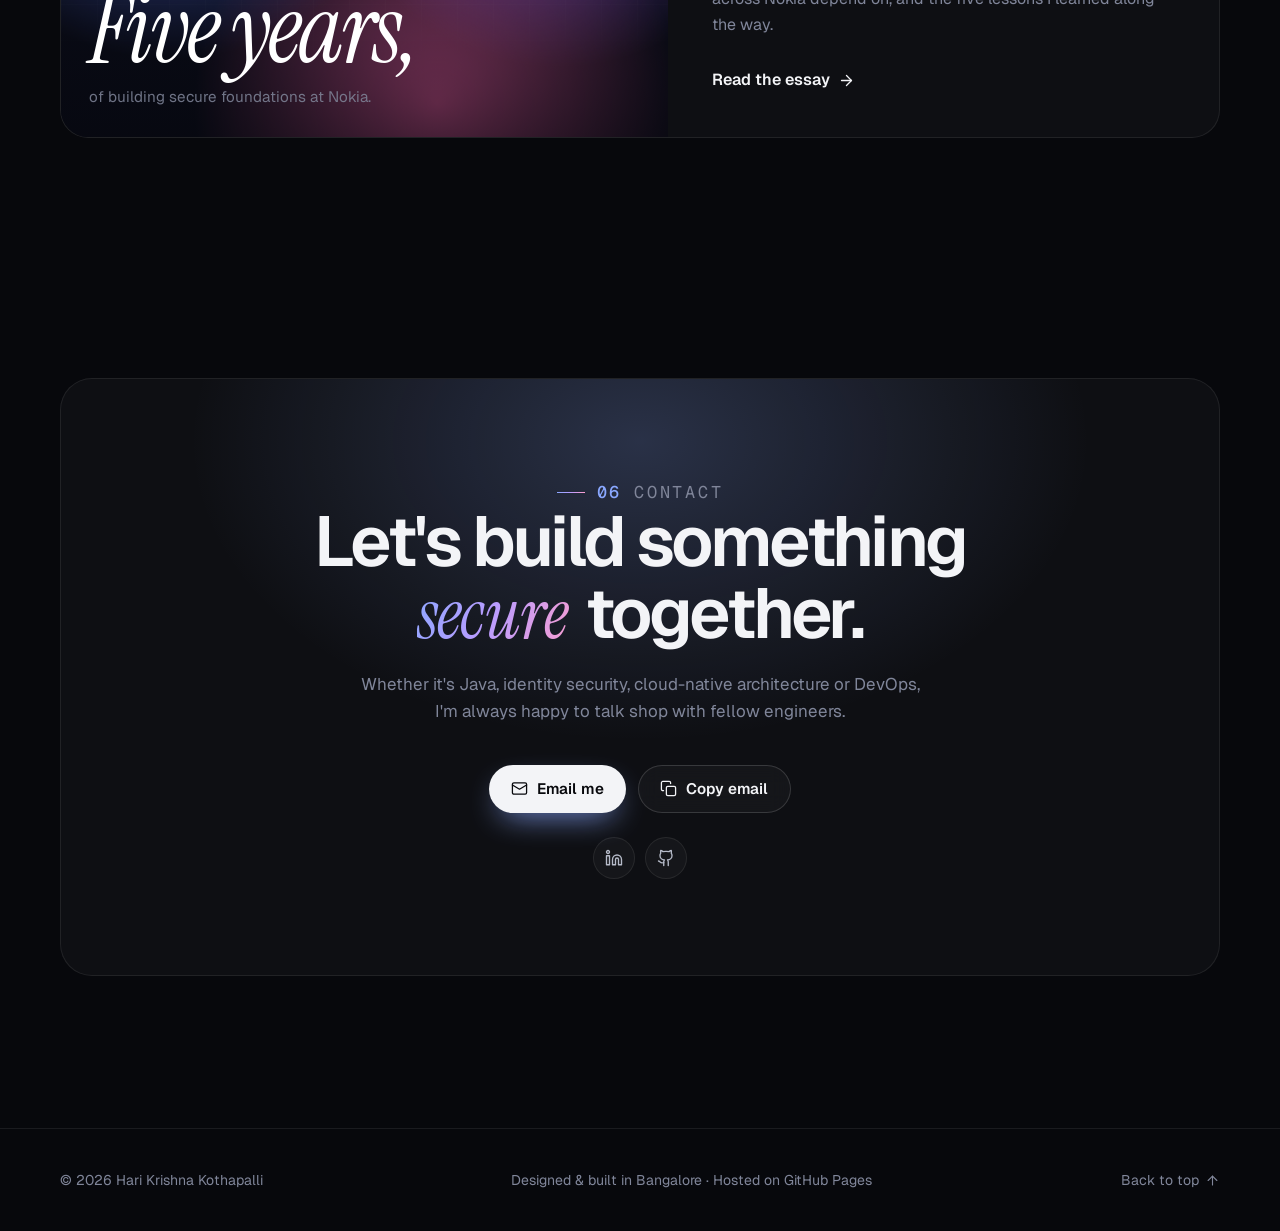
==== commit 70c88798: "Redesign website and fix LinkedIn link" ====
--- a/index.html
+++ b/index.html
@@ -1,235 +1,392 @@
 <!DOCTYPE html>
-<html lang="en">
+<html lang="en" data-theme="dark">
 <head>
   <meta charset="UTF-8">
   <meta name="viewport" content="width=device-width, initial-scale=1.0">
   <title>Hari Krishna Kothapalli · Software Engineer</title>
-  <meta name="description" content="Hari Krishna Kothapalli is a Software Engineer at Nokia specializing in Java, microservices, cloud-native applications and Identity & Access Management (IAM/PAM).">
+  <meta name="description" content="Hari Krishna Kothapalli is a Software Engineer at Nokia building secure, scalable Java frameworks, microservices and Identity & Access Management (IAM/PAM) systems.">
+  <meta name="author" content="Hari Krishna Kothapalli">
+  <meta name="theme-color" content="#07080c">
+  <link rel="canonical" href="https://hari-256.github.io/">
+  <meta property="og:type" content="website">
+  <meta property="og:url" content="https://hari-256.github.io/">
   <meta property="og:title" content="Hari Krishna Kothapalli · Software Engineer">
   <meta property="og:description" content="Software Engineer at Nokia building secure, scalable Java systems: core frameworks, microservices and Identity & Access Management.">
-  <meta property="og:type" content="website">
-  <meta property="og:url" content="https://hari-256.github.io/">
-  <link rel="icon" href="data:image/svg+xml,%3Csvg xmlns='http://www.w3.org/2000/svg' viewBox='0 0 100 100'%3E%3Crect width='100' height='100' rx='24' fill='%2360a5fa'/%3E%3Ctext x='50' y='64' font-size='44' font-family='Arial' font-weight='700' text-anchor='middle' fill='%230a0f1e'%3EHK%3C/text%3E%3C/svg%3E">
+  <meta name="twitter:card" content="summary">
+  <link rel="icon" href="data:image/svg+xml,%3Csvg xmlns='http://www.w3.org/2000/svg' viewBox='0 0 64 64'%3E%3Cdefs%3E%3ClinearGradient id='g' x1='0' y1='0' x2='1' y2='1'%3E%3Cstop offset='0' stop-color='%238aa8ff'/%3E%3Cstop offset='.5' stop-color='%23b89cff'/%3E%3Cstop offset='1' stop-color='%23ff9ecd'/%3E%3C/linearGradient%3E%3C/defs%3E%3Crect width='64' height='64' rx='32' fill='url(%23g)'/%3E%3Ctext x='32' y='41' font-family='Arial,sans-serif' font-size='24' font-weight='700' text-anchor='middle' fill='%230b0c10'%3EHK%3C/text%3E%3C/svg%3E">
+  <script>
+    (function () {
+      var d = document.documentElement;
+      d.classList.add('js');
+      try { d.dataset.theme = localStorage.getItem('theme') || 'dark'; } catch (e) {}
+      setTimeout(function () { if (!window.__siteReady) d.classList.remove('js'); }, 3000);
+    })();
+  </script>
   <link rel="preconnect" href="https://fonts.googleapis.com">
   <link rel="preconnect" href="https://fonts.gstatic.com" crossorigin>
-  <link href="https://fonts.googleapis.com/css2?family=Inter:wght@400;500;600;700;800&family=JetBrains+Mono:wght@500&display=swap" rel="stylesheet">
+  <link href="https://fonts.googleapis.com/css2?family=Geist:wght@300..800&family=Geist+Mono:wght@400;500&family=Instrument+Serif:ital@0;1&display=swap" rel="stylesheet">
   <link rel="stylesheet" href="style.css">
+  <script type="application/ld+json">
+    {"@context": "https://schema.org", "@type": "Person", "name": "Hari Krishna Kothapalli", "jobTitle": "Software Engineer", "worksFor": {"@type": "Organization", "name": "Nokia"}, "alumniOf": {"@type": "CollegeOrUniversity", "name": "VIT Vellore"}, "address": {"@type": "PostalAddress", "addressLocality": "Bangalore", "addressCountry": "IN"}, "url": "https://hari-256.github.io/", "sameAs": ["https://www.linkedin.com/in/hari-krishna-kothapalli-96623919b/", "https://github.com/Hari-256"]}
+  </script>
 </head>
 <body>
+  <a class="skip" href="#main">Skip to content</a>
+
+  <svg class="sprite" aria-hidden="true">
+    <symbol id="i-arrow" viewBox="0 0 24 24"><path d="M5 12h14"/><path d="m12 5 7 7-7 7"/></symbol>
+    <symbol id="i-out" viewBox="0 0 24 24"><path d="M7 17 17 7"/><path d="M7 7h10v10"/></symbol>
+    <symbol id="i-up" viewBox="0 0 24 24"><path d="m5 12 7-7 7 7"/><path d="M12 19V5"/></symbol>
+    <symbol id="i-sun" viewBox="0 0 24 24"><circle cx="12" cy="12" r="4"/><path d="M12 2v2M12 20v2M4.93 4.93l1.41 1.41M17.66 17.66l1.41 1.41M2 12h2M20 12h2M6.34 17.66l-1.41 1.41M19.07 4.93l-1.41 1.41"/></symbol>
+    <symbol id="i-moon" viewBox="0 0 24 24"><path d="M12 3a6 6 0 0 0 9 9 9 9 0 1 1-9-9Z"/></symbol>
+    <symbol id="i-menu" viewBox="0 0 24 24"><path d="M4 7h16M4 12h16M4 17h16"/></symbol>
+    <symbol id="i-x" viewBox="0 0 24 24"><path d="M18 6 6 18M6 6l12 12"/></symbol>
+    <symbol id="i-mail" viewBox="0 0 24 24"><rect x="2" y="4" width="20" height="16" rx="2"/><path d="m22 7-10 6L2 7"/></symbol>
+    <symbol id="i-copy" viewBox="0 0 24 24"><rect x="9" y="9" width="13" height="13" rx="2"/><path d="M5 15H4a2 2 0 0 1-2-2V4a2 2 0 0 1 2-2h9a2 2 0 0 1 2 2v1"/></symbol>
+    <symbol id="i-linkedin" viewBox="0 0 24 24"><path d="M16 8a6 6 0 0 1 6 6v7h-4v-7a2 2 0 0 0-4 0v7h-4v-7a6 6 0 0 1 6-6z"/><rect x="2" y="9" width="4" height="12"/><circle cx="4" cy="4" r="2"/></symbol>
+    <symbol id="i-github" viewBox="0 0 24 24"><path d="M15 22v-4a4.8 4.8 0 0 0-1-3.5c3 0 6-2 6-5.5.08-1.25-.27-2.48-1-3.5.28-1.15.28-2.35 0-3.5 0 0-1 0-3 1.5-2.64-.5-5.36-.5-8 0C6 2 5 2 5 2c-.3 1.15-.3 2.35 0 3.5A5.4 5.4 0 0 0 4 9c0 3.5 3 5.5 6 5.5-.39.49-.68 1.05-.85 1.65S8.93 17.38 9 18v4"/><path d="M9 18c-4.51 2-5-2-7-2"/></symbol>
+    <symbol id="i-pin" viewBox="0 0 24 24"><path d="M20 10c0 6-8 12-8 12s-8-6-8-12a8 8 0 0 1 16 0Z"/><circle cx="12" cy="10" r="3"/></symbol>
+    <symbol id="i-clock" viewBox="0 0 24 24"><circle cx="12" cy="12" r="10"/><path d="M12 6v6l4 2"/></symbol>
+    <symbol id="i-check" viewBox="0 0 24 24"><path d="M20 6 9 17l-5-5"/></symbol>
+    <symbol id="i-shield" viewBox="0 0 24 24"><path d="M12 22s8-4 8-10V5l-8-3-8 3v7c0 6 8 10 8 10z"/><path d="m9 12 2 2 4-4"/></symbol>
+    <symbol id="i-layers" viewBox="0 0 24 24"><path d="m12 2 10 5-10 5L2 7l10-5z"/><path d="m2 17 10 5 10-5"/><path d="m2 12 10 5 10-5"/></symbol>
+    <symbol id="i-key" viewBox="0 0 24 24"><circle cx="7.5" cy="15.5" r="5.5"/><path d="m21 2-9.6 9.6"/><path d="m15.5 7.5 3 3L22 7l-3-3"/></symbol>
+    <symbol id="i-cloud" viewBox="0 0 24 24"><path d="M17.5 19H9a7 7 0 1 1 6.71-9h1.79a4.5 4.5 0 1 1 0 9Z"/></symbol>
+    <symbol id="i-zap" viewBox="0 0 24 24"><path d="M13 2 3 14h9l-1 8 10-12h-9l1-8z"/></symbol>
+    <symbol id="i-plug" viewBox="0 0 24 24"><path d="M12 22v-5"/><path d="M9 8V2"/><path d="M15 8V2"/><path d="M18 8v5a4 4 0 0 1-4 4h-4a4 4 0 0 1-4-4V8Z"/></symbol>
+    <symbol id="i-search" viewBox="0 0 24 24"><circle cx="11" cy="11" r="8"/><path d="m21 21-4.3-4.3"/></symbol>
+    <symbol id="i-users" viewBox="0 0 24 24"><path d="M16 21v-2a4 4 0 0 0-4-4H6a4 4 0 0 0-4 4v2"/><circle cx="9" cy="7" r="4"/><path d="M22 21v-2a4 4 0 0 0-3-3.87"/><path d="M16 3.13a4 4 0 0 1 0 7.75"/></symbol>
+    <symbol id="i-review" viewBox="0 0 24 24"><path d="m9 11 3 3L22 4"/><path d="M21 12v7a2 2 0 0 1-2 2H5a2 2 0 0 1-2-2V5a2 2 0 0 1 2-2h11"/></symbol>
+    <symbol id="i-book" viewBox="0 0 24 24"><path d="M4 19.5A2.5 2.5 0 0 1 6.5 17H20V2H6.5A2.5 2.5 0 0 0 4 4.5z"/><path d="M4 19.5A2.5 2.5 0 0 0 6.5 22H20v-5"/></symbol>
+    <symbol id="i-branch" viewBox="0 0 24 24"><circle cx="6" cy="6" r="3"/><circle cx="6" cy="18" r="3"/><circle cx="18" cy="6" r="3"/><path d="M6 9v6"/><path d="M18 9a9 9 0 0 1-9 9"/></symbol>
+    <symbol id="i-code" viewBox="0 0 24 24"><path d="m16 18 6-6-6-6"/><path d="m8 6-6 6 6 6"/></symbol>
+    <symbol id="i-terminal" viewBox="0 0 24 24"><path d="m4 17 6-6-6-6"/><path d="M12 19h8"/></symbol>
+    <symbol id="i-sparkle" viewBox="0 0 24 24"><path d="M12 3l1.9 5.8L20 11l-6.1 2.2L12 19l-1.9-5.8L4 11l6.1-2.2z"/></symbol>
+    <symbol id="i-award" viewBox="0 0 24 24"><circle cx="12" cy="8" r="6"/><path d="M15.48 12.89 17 22l-5-3-5 3 1.52-9.11"/></symbol>
+    <symbol id="i-cap" viewBox="0 0 24 24"><path d="M22 10 12 5 2 10l10 5 10-5z"/><path d="M6 12v5c3 3 9 3 12 0v-5"/></symbol>
+  </svg>
+
+  <div class="bg" aria-hidden="true">
+    <div class="bg-grid"></div>
+    <div class="blob blob-1"></div>
+    <div class="blob blob-2"></div>
+    <div class="blob blob-3"></div>
+    <div class="noise"></div>
+  </div>
+  <div class="progress" aria-hidden="true"></div>
+
   <header class="nav">
-    <div class="container nav-inner">
-      <a href="#top" class="logo">HK<span>.</span></a>
-      <nav class="nav-links">
-        <a href="#about" class="hide-sm">About</a>
-        <a href="#experience">Experience</a>
-        <a href="#skills" class="hide-sm">Skills</a>
-        <a href="#awards" class="hide-sm">Awards</a>
-        <a href="blog.html">Blog</a>
-        <a href="#contact" class="btn btn-small">Contact</a>
+    <div class="nav-inner">
+      <a href="#top" class="logo" aria-label="Hari Krishna Kothapalli, back to top"><span class="logo-mark">HK</span><span class="logo-name">Hari Krishna</span></a>
+      <nav aria-label="Primary">
+        <ul class="nav-links" data-spy>
+          <li><a href="#about">About</a></li>
+          <li><a href="#experience">Experience</a></li>
+          <li><a href="#skills">Skills</a></li>
+          <li><a href="#awards">Awards</a></li>
+          <li><a href="blog.html">Blog</a></li>
+        </ul>
       </nav>
+      <div class="nav-actions">
+        <button class="icon-btn theme-toggle" type="button" data-theme-toggle aria-label="Toggle light and dark theme"><svg class="i moon"><use href="#i-moon"/></svg><svg class="i sun"><use href="#i-sun"/></svg></button>
+        <a href="#contact" class="btn btn-primary btn-sm nav-cta">Let's talk</a>
+        <button class="icon-btn menu-btn" type="button" data-menu aria-label="Toggle menu" aria-expanded="false"><svg class="i open-i"><use href="#i-menu"/></svg><svg class="i close-i"><use href="#i-x"/></svg></button>
+      </div>
     </div>
   </header>
 
-  <main id="top">
-    <div class="container hero">
-      <div>
-        <p class="eyebrow">&gt; Software Engineer · Nokia · Bangalore, India</p>
-        <h1>Hi, I'm <span class="gradient">Hari Krishna Kothapalli</span>.</h1>
-        <p class="lead">I build secure, scalable Java systems: core framework components, microservices, and the Identity &amp; Access Management layers that decide who gets in and what they can do.</p>
-        <div class="cta">
-          <a href="blog.html" class="btn">Read my story &rarr;</a>
-          <a href="#contact" class="btn btn-ghost">Get in touch</a>
-        </div>
-        <ul class="stats">
-          <li><strong>5+</strong><span>years at Nokia</span></li>
-          <li><strong>2</strong><span>company awards</span></li>
-          <li><strong>8.48</strong><span>CGPA at VIT</span></li>
-        </ul>
-      </div>
-      <div class="code-card" aria-hidden="true">
-        <div class="code-card-bar"><i></i><i></i><i></i><span>HariKrishna.java</span></div>
-<pre><span class="k">public class</span> <span class="t">HariKrishna</span> <span class="k">extends</span> <span class="t">Engineer</span> {
-
-  <span class="t">String</span> role = <span class="s">"Software Engineer @ Nokia"</span>;
-  <span class="t">int</span> yearsOfExperience = <span class="n">5</span>;
-
-  <span class="t">List</span>&lt;<span class="t">String</span>&gt; focus = <span class="t">List</span>.of(
-    <span class="s">"Core Java"</span>, <span class="s">"Spring Boot"</span>,
-    <span class="s">"Microservices"</span>, <span class="s">"IAM / PAM"</span>,
-    <span class="s">"RBAC"</span>, <span class="s">"AWS &amp; Kubernetes"</span>
-  );
-
-  <span class="c">// security is a feature, not an afterthought</span>
-  <span class="k">boolean</span> zeroTrust = <span class="k">true</span>;
-}</pre>
+  <main id="main">
+    <section class="hero" id="top">
+      <div class="container">
+        <div class="hero-grid">
+          <div class="hero-copy">
+            <a href="#experience" class="badge" data-reveal><span class="pulse"></span>Software Engineer at Nokia<span class="badge-dim">5+ years</span></a>
+            <h1 class="hero-title" data-reveal style="--d: 0.08s"><span class="line">Hari Krishna</span><span class="line"><span class="serif grad-text">Kothapalli</span></span></h1>
+            <p class="hero-sub" data-reveal style="--d: 0.16s">I build <span class="rotator" data-rotate='["core Java frameworks", "IAM &amp; RBAC layers", "cloud-native microservices", "secure REST APIs"]'>core Java frameworks</span></p>
+            <p class="hero-lead" data-reveal style="--d: 0.24s">Software engineer with 5 years at Nokia, designing high-performance Java frameworks, microservices and Identity &amp; Access Management systems that keep enterprise platforms fast, reliable and secure.</p>
+            <div class="hero-cta" data-reveal style="--d: 0.32s">
+              <a href="blog.html" class="btn btn-primary">Read my story <svg class="i"><use href="#i-arrow"/></svg></a>
+              <a href="#contact" class="btn btn-ghost">Get in touch</a>
+            </div>
+            <div class="hero-meta" data-reveal style="--d: 0.4s">
+              <span><svg class="i"><use href="#i-pin"/></svg>Bangalore, India</span>
+              <span><svg class="i"><use href="#i-clock"/></svg><span data-clock>IST</span></span>
+            </div>
+          </div>
+
+          <div class="pass-wrap" data-reveal style="--d: 0.2s">
+            <div class="pass" data-tilt>
+              <div class="pass-sheen"></div>
+              <div class="pass-top">
+                <span class="chip-label"><span class="led"></span>ACCESS PASS</span>
+                <span class="pass-serial">ID · HK-0821</span>
+              </div>
+              <div class="pass-id">
+                <div class="avatar">HK</div>
+                <div><strong>Hari Krishna Kothapalli</strong><span>Software Engineer · Nokia</span></div>
+                <div class="smartchip" aria-hidden="true"></div>
+              </div>
+              <dl class="pass-rows">
+                <div><dt>Role</dt><dd>Software Engineer</dd></div>
+                <div><dt>Since</dt><dd>Aug 2021</dd></div>
+                <div><dt>Policy</dt><dd>Zero Trust</dd></div>
+                <div><dt>Base</dt><dd>Bangalore, IN</dd></div>
+              </dl>
+              <div class="pass-perms">
+                <span class="perm"><svg class="i"><use href="#i-check"/></svg>java.core</span>
+                <span class="perm"><svg class="i"><use href="#i-check"/></svg>iam.rbac</span>
+                <span class="perm"><svg class="i"><use href="#i-check"/></svg>pam.access</span>
+                <span class="perm"><svg class="i"><use href="#i-check"/></svg>cloud.k8s</span>
+                <span class="perm"><svg class="i"><use href="#i-check"/></svg>api.rest</span>
+              </div>
+              <div class="pass-foot">
+                <span class="granted"><svg class="i"><use href="#i-shield"/></svg>Access granted</span>
+                <span class="barcode" aria-hidden="true"></span>
+              </div>
+            </div>
+          </div>
+        </div>
+
+        <div class="stats" data-reveal>
+          <div class="stat"><strong data-count="5" data-suffix="+">5+</strong><span>Years of experience</span></div>
+          <div class="stat"><strong data-count="2">2</strong><span>Nokia awards</span></div>
+          <div class="stat"><strong data-count="8.48">8.48</strong><span>CGPA at VIT</span></div>
+          <div class="stat"><strong data-count="3">3</strong><span>Languages spoken</span></div>
+        </div>
+      </div>
+    </section>
+
+    <div class="marquee" aria-label="Technologies I work with">
+      <div class="marquee-track">
+        <span>Core Java</span><span>Spring Boot</span><span>Microservices</span><span>REST APIs</span><span>IAM</span><span>PAM</span><span>RBAC</span><span>Zero Trust</span><span>AWS</span><span>Docker</span><span>Kubernetes</span><span>Jenkins</span><span>GitLab CI</span><span>MySQL</span><span>JUnit</span><span>Linux</span>
+        <span aria-hidden="true">Core Java</span><span aria-hidden="true">Spring Boot</span><span aria-hidden="true">Microservices</span><span aria-hidden="true">REST APIs</span><span aria-hidden="true">IAM</span><span aria-hidden="true">PAM</span><span aria-hidden="true">RBAC</span><span aria-hidden="true">Zero Trust</span><span aria-hidden="true">AWS</span><span aria-hidden="true">Docker</span><span aria-hidden="true">Kubernetes</span><span aria-hidden="true">Jenkins</span><span aria-hidden="true">GitLab CI</span><span aria-hidden="true">MySQL</span><span aria-hidden="true">JUnit</span><span aria-hidden="true">Linux</span>
       </div>
     </div>
 
-    <section id="about">
-      <div class="container">
-        <div class="section-head">
-          <p class="eyebrow">01 · About me</p>
-          <h2>Engineering the foundation other teams build on</h2>
-        </div>
-        <div class="about-text">
-          <p>I'm a Software Engineer with 5 years of experience in Java-based frameworks, microservices, cloud-native applications and Identity &amp; Access Management (IAM/PAM) architecture. At Nokia, I design, optimize and maintain core internal software infrastructure and the secure access-control components that protect it.</p>
-          <p>My day-to-day includes critical business logic written with advanced Java features, secure internal REST APIs, Role-Based Access Control (RBAC), and tracking tricky authentication and redirection issues down to their root cause. I work hands-on with Docker, Kubernetes, AWS, automation scripting, and Windows, Linux and RHEL servers.</p>
-          <p>I speak English (full professional), Telugu (native) and Hindi (professional working proficiency).</p>
-        </div>
-        <div class="grid-3">
-          <div class="card">
-            <div class="icon"><svg viewBox="0 0 24 24"><polyline points="16 18 22 12 16 6"/><polyline points="8 6 2 12 8 18"/></svg></div>
+    <section class="section" id="about">
+      <div class="container">
+        <div class="section-head">
+          <div>
+            <p class="kicker" data-reveal><b>01</b> About</p>
+            <h2 class="title" data-reveal>Engineering the <span class="serif grad-text">foundation</span> other teams build on.</h2>
+          </div>
+          <p class="section-intro" data-reveal>Five years inside enterprise systems at Nokia, where performance, reliability and security are never optional.</p>
+        </div>
+        <div class="bento">
+          <article class="card b-about" data-reveal>
+            <div>
+              <p>I'm a software engineer specializing in <strong>Java-based frameworks, microservices and cloud-native applications</strong>, with deep hands-on experience in <strong>Identity &amp; Access Management (IAM/PAM)</strong> architecture.</p>
+              <p>At Nokia, I design, optimize and maintain core internal software infrastructure and the secure access-control components that protect it: critical business logic built on advanced Java, secure internal REST APIs, fine-grained RBAC, and tricky authentication and redirection issues solved through rigorous root-cause analysis.</p>
+            </div>
+            <div class="b-sign">
+              <div class="avatar sm">HK</div>
+              <div><strong>Hari Krishna Kothapalli</strong><span>Software Engineer · Nokia</span></div>
+            </div>
+          </article>
+          <article class="card b-loc" data-reveal style="--d: 0.08s">
+            <div class="radar" aria-hidden="true"><span></span><span></span><span></span><i></i></div>
+            <div class="loc-row">
+              <div><p class="mini">Based in</p><h3>Bangalore, India</h3></div>
+              <span class="clock" data-clock></span>
+            </div>
+          </article>
+          <article class="card b-lang" data-reveal style="--d: 0.16s">
+            <p class="mini">Languages</p>
+            <ul class="langs">
+              <li><div class="row">English<span>Full professional</span></div><div class="bar"><i style="--w: 95%"></i></div></li>
+              <li><div class="row">Telugu<span>Native</span></div><div class="bar"><i style="--w: 100%"></i></div></li>
+              <li><div class="row">Hindi<span>Professional working</span></div><div class="bar"><i style="--w: 75%"></i></div></li>
+            </ul>
+          </article>
+          <article class="card b-focus" data-reveal>
+            <div class="card-icon"><svg class="i"><use href="#i-layers"/></svg></div>
             <h3>Core Java &amp; Frameworks</h3>
-            <p>Modular, reusable, high-performance framework components in Core Java and Spring Boot, used across multiple product lines.</p>
-          </div>
-          <div class="card">
-            <div class="icon"><svg viewBox="0 0 24 24"><path d="M12 22s8-4 8-10V5l-8-3-8 3v7c0 6 8 10 8 10z"/></svg></div>
+            <p>Modular, reusable, high-performance components in Core Java (JDK 8+) and Spring Boot, shared across multiple product lines.</p>
+          </article>
+          <article class="card b-focus" data-reveal style="--d: 0.08s">
+            <div class="card-icon"><svg class="i"><use href="#i-key"/></svg></div>
             <h3>Identity &amp; Access Security</h3>
-            <p>IAM governance, PAM, fine-grained RBAC, authentication and session redirection, all built on Zero Trust principles.</p>
-          </div>
-          <div class="card">
-            <div class="icon"><svg viewBox="0 0 24 24"><path d="M18 10h-1.26A8 8 0 1 0 9 20h9a5 5 0 0 0 0-10z"/></svg></div>
+            <p>IAM governance, PAM, fine-grained RBAC and secure session redirection, designed around Zero Trust principles.</p>
+          </article>
+          <article class="card b-focus" data-reveal style="--d: 0.16s">
+            <div class="card-icon"><svg class="i"><use href="#i-cloud"/></svg></div>
             <h3>Cloud &amp; DevOps</h3>
-            <p>Docker, Kubernetes, AWS and CI/CD pipelines with Jenkins and GitLab, delivered in an Agile environment.</p>
-          </div>
-        </div>
-      </div>
-    </section>
-
-    <section id="experience">
-      <div class="container">
-        <div class="section-head">
-          <p class="eyebrow">02 · Experience</p>
-          <h2>Where I've worked and studied</h2>
-        </div>
-        <div class="timeline">
-          <article class="card tl-item">
-            <div class="tl-head">
+            <p>Docker, Kubernetes and AWS, shipped through CI/CD pipelines with Jenkins and GitLab in an Agile environment.</p>
+          </article>
+        </div>
+      </div>
+    </section>
+
+    <section class="section" id="experience">
+      <div class="container">
+        <div class="section-head">
+          <div>
+            <p class="kicker" data-reveal><b>02</b> Experience</p>
+            <h2 class="title" data-reveal>Where I've <span class="serif grad-text">built</span> my craft.</h2>
+          </div>
+          <p class="section-intro" data-reveal>From a five-year integrated MTech to the core of Nokia's internal Java platform.</p>
+        </div>
+        <div class="xp">
+          <article class="card xp-item" data-reveal>
+            <div class="xp-meta">
+              <span class="xp-date">Aug 2021 — Present</span>
               <h3>Software Engineer</h3>
-              <span class="tl-date">Aug 2021 &ndash; Present</span>
-            </div>
-            <p class="tl-org">Nokia · Bangalore, India</p>
-            <ul class="highlights">
-              <li><strong>Core framework development:</strong> design and implement robust, scalable components in Nokia's core internal Java framework (Core Java, JDK 8), focused on modularity and reuse across product lines.</li>
-              <li><strong>IAM &amp; access governance:</strong> architect and enforce fine-grained IAM protocols and RBAC matrices across core internal applications to safeguard critical platform resources and user roles.</li>
-              <li><strong>Performance optimization:</strong> build and tune critical business logic and system services with advanced Java features such as multithreading, for high-volume internal systems.</li>
-              <li><strong>API management:</strong> implement and maintain internal APIs and libraries that keep communication between modules and external integrations consistent and secure.</li>
-              <li><strong>Defect resolution:</strong> troubleshoot complex framework issues, find root causes and ship timely fixes that prevent system outages.</li>
-              <li><strong>Collaboration &amp; quality:</strong> partner with product teams across Nokia verticals, run rigorous code reviews and author technical documentation for smooth onboarding.</li>
-              <li><strong>CI/CD:</strong> Git and GitHub branching workflows integrated with Jenkins and GitLab CI pipelines in an Agile setup.</li>
+              <p class="xp-org">Nokia · Bangalore, India</p>
+              <div class="tags"><span class="tag">Core Java</span><span class="tag">JDK 8+</span><span class="tag">Multithreading</span><span class="tag">REST APIs</span><span class="tag">IAM</span><span class="tag">RBAC</span><span class="tag">Jenkins</span><span class="tag">GitLab CI</span></div>
+            </div>
+            <ul class="xp-list">
+              <li><div class="card-icon sm"><svg class="i"><use href="#i-layers"/></svg></div><h4>Core framework development</h4><p>Design and implement robust, scalable, high-performance components in Nokia's core internal Java framework, built for modularity and reuse across product lines.</p></li>
+              <li><div class="card-icon sm"><svg class="i"><use href="#i-key"/></svg></div><h4>IAM &amp; access governance</h4><p>Architect and enforce fine-grained IAM protocols and RBAC matrices across core internal applications to safeguard critical platform resources and user roles.</p></li>
+              <li><div class="card-icon sm"><svg class="i"><use href="#i-zap"/></svg></div><h4>Performance optimization</h4><p>Optimize critical business logic and system services with advanced Java features like multithreading for high-volume internal systems.</p></li>
+              <li><div class="card-icon sm"><svg class="i"><use href="#i-plug"/></svg></div><h4>API management</h4><p>Implement and maintain internal APIs and libraries for consistent, secure communication between modules and external integrations.</p></li>
+              <li><div class="card-icon sm"><svg class="i"><use href="#i-search"/></svg></div><h4>Defect &amp; issue resolution</h4><p>Troubleshoot complex framework defects, identify root causes and deploy timely fixes that prevent system outages.</p></li>
+              <li><div class="card-icon sm"><svg class="i"><use href="#i-users"/></svg></div><h4>Cross-functional collaboration</h4><p>Partner with product teams across Nokia verticals to gather requirements and integrate framework capabilities into their applications.</p></li>
+              <li><div class="card-icon sm"><svg class="i"><use href="#i-review"/></svg></div><h4>Code quality</h4><p>Run rigorous code reviews for new features and enhancements against coding standards, performance benchmarks and security guidelines.</p></li>
+              <li><div class="card-icon sm"><svg class="i"><use href="#i-book"/></svg></div><h4>Technical documentation</h4><p>Author documentation and best practices for framework components, making onboarding and knowledge transfer smooth.</p></li>
+              <li><div class="card-icon sm"><svg class="i"><use href="#i-branch"/></svg></div><h4>CI/CD integration</h4><p>Manage complex branches with Git and GitHub, integrated with Jenkins and GitLab CI pipelines in an Agile environment.</p></li>
+              <li><div class="card-icon sm"><svg class="i"><use href="#i-shield"/></svg></div><h4>Security &amp; compliance</h4><p>Handle sensitive data with integrity and discretion, ensuring data privacy and strict adherence to security protocols.</p></li>
             </ul>
-            <div class="tags">
-              <span class="tag">Core Java</span><span class="tag">JDK 8+</span><span class="tag">Multithreading</span><span class="tag">REST APIs</span><span class="tag">IAM</span><span class="tag">RBAC</span><span class="tag">Jenkins</span><span class="tag">GitLab CI</span>
-            </div>
-          </article>
-          <article class="card tl-item">
-            <div class="tl-head">
+          </article>
+          <article class="card xp-item" data-reveal>
+            <div class="xp-meta">
+              <span class="xp-date">2016 — 2021</span>
               <h3>MTech Integrated, Software Engineering</h3>
-              <span class="tl-date">2016 &ndash; 2021</span>
-            </div>
-            <p class="tl-org">VIT · Vellore, Tamil Nadu</p>
-            <ul class="highlights">
-              <li><strong>CGPA 8.48 / 10</strong> in a five-year integrated program covering software engineering, object-oriented design, data structures and algorithms.</li>
+              <p class="xp-org">VIT · Vellore, Tamil Nadu</p>
+              <div class="tags"><span class="tag">Software Engineering</span><span class="tag">OOP</span><span class="tag">DSA</span></div>
+            </div>
+            <ul class="xp-list">
+              <li><div class="card-icon sm"><svg class="i"><use href="#i-cap"/></svg></div><h4>CGPA 8.48 / 10</h4><p>Graduated from VIT's five-year integrated MTech program in Software Engineering.</p></li>
+              <li><div class="card-icon sm"><svg class="i"><use href="#i-code"/></svg></div><h4>Engineering foundations</h4><p>Software engineering practice, object-oriented design, data structures and algorithms.</p></li>
             </ul>
           </article>
         </div>
       </div>
     </section>
 
-    <section id="skills">
-      <div class="container">
-        <div class="section-head">
-          <p class="eyebrow">03 · Skills</p>
-          <h2>My toolbox</h2>
-        </div>
-        <div class="grid-3">
-          <div class="card skill-group">
-            <h3>Programming</h3>
-            <div class="tags"><span class="tag">Core Java</span><span class="tag">JDK 8+</span><span class="tag">OOP</span><span class="tag">Spring Boot</span><span class="tag">DSA</span><span class="tag">Python (basic)</span></div>
-          </div>
-          <div class="card skill-group">
-            <h3>Identity &amp; Access Security</h3>
+    <section class="section" id="skills">
+      <div class="container">
+        <div class="section-head">
+          <div>
+            <p class="kicker" data-reveal><b>03</b> Skills</p>
+            <h2 class="title" data-reveal>A toolbox for <span class="serif grad-text">secure</span>, scalable software.</h2>
+          </div>
+          <p class="section-intro" data-reveal>The languages, platforms and practices I reach for every day.</p>
+        </div>
+        <div class="skills">
+          <div class="card skill-card" data-reveal>
+            <h3><svg class="i"><use href="#i-code"/></svg>Programming</h3>
+            <div class="tags"><span class="tag">Core Java</span><span class="tag">JDK 8+</span><span class="tag">OOP</span><span class="tag">Spring Boot</span><span class="tag">Data Structures &amp; Algorithms</span><span class="tag">Python (basic)</span></div>
+          </div>
+          <div class="card skill-card" data-reveal style="--d: 0.06s">
+            <h3><svg class="i"><use href="#i-shield"/></svg>Identity &amp; Access</h3>
             <div class="tags"><span class="tag">IAM Governance</span><span class="tag">PAM</span><span class="tag">RBAC</span><span class="tag">Auth &amp; Session Redirection</span><span class="tag">Zero Trust</span></div>
           </div>
-          <div class="card skill-group">
-            <h3>Cloud &amp; Infrastructure</h3>
+          <div class="card skill-card" data-reveal style="--d: 0.12s">
+            <h3><svg class="i"><use href="#i-cloud"/></svg>Cloud &amp; Backend</h3>
             <div class="tags"><span class="tag">AWS</span><span class="tag">Docker</span><span class="tag">Kubernetes</span><span class="tag">CI/CD</span><span class="tag">REST APIs</span><span class="tag">MySQL</span></div>
           </div>
-          <div class="card skill-group">
-            <h3>DevOps &amp; Version Control</h3>
+          <div class="card skill-card" data-reveal>
+            <h3><svg class="i"><use href="#i-branch"/></svg>DevOps &amp; Version Control</h3>
             <div class="tags"><span class="tag">Git</span><span class="tag">GitHub</span><span class="tag">GitLab</span><span class="tag">Jenkins</span><span class="tag">JUnit</span></div>
           </div>
-          <div class="card skill-group">
-            <h3>Automation &amp; Platforms</h3>
-            <div class="tags"><span class="tag">Selenium</span><span class="tag">AutoIt</span><span class="tag">Windows</span><span class="tag">Linux</span><span class="tag">RHEL</span><span class="tag">RDP</span></div>
-          </div>
-          <div class="card skill-group">
-            <h3>AI &amp; Dev Tools</h3>
+          <div class="card skill-card" data-reveal style="--d: 0.06s">
+            <h3><svg class="i"><use href="#i-terminal"/></svg>Automation &amp; Platforms</h3>
+            <div class="tags"><span class="tag">Selenium</span><span class="tag">AutoIt</span><span class="tag">Windows</span><span class="tag">Linux</span><span class="tag">RHEL servers</span><span class="tag">RDP</span></div>
+          </div>
+          <div class="card skill-card" data-reveal style="--d: 0.12s">
+            <h3><svg class="i"><use href="#i-sparkle"/></svg>AI &amp; Dev Tools</h3>
             <div class="tags"><span class="tag">Claude</span><span class="tag">Copilot</span><span class="tag">Cursor</span><span class="tag">IntelliJ</span><span class="tag">Eclipse</span><span class="tag">VS Code</span></div>
           </div>
         </div>
       </div>
     </section>
 
-    <section id="awards">
-      <div class="container">
-        <div class="section-head">
-          <p class="eyebrow">04 · Recognition</p>
-          <h2>Awards at Nokia</h2>
-        </div>
-        <div class="grid-2">
-          <div class="card award">
-            <p class="label">Nokia award</p>
+    <section class="section" id="awards">
+      <div class="container">
+        <div class="section-head">
+          <div>
+            <p class="kicker" data-reveal><b>04</b> Recognition</p>
+            <h2 class="title" data-reveal>Recognized for <span class="serif grad-text">impact</span>.</h2>
+          </div>
+          <p class="section-intro" data-reveal>Awards from Nokia, each verifiable on Workhuman.</p>
+        </div>
+        <div class="awards">
+          <article class="card award" data-reveal>
+            <div class="medal"><svg class="i"><use href="#i-award"/></svg></div>
+            <p class="mini award-label">Nokia award</p>
             <h3>Excellent Support &amp; Development Award</h3>
             <p>Recognized at Nokia for excellence in both support and development work.</p>
-            <a href="https://cloud.workhuman.com/microsites/t/il/nsn/awards/178954244" target="_blank" rel="noopener">Verify award &rarr;</a>
-          </div>
-          <div class="card award">
-            <p class="label">Nokia award</p>
+            <a class="link" href="https://cloud.workhuman.com/microsites/t/il/nsn/awards/178954244" target="_blank" rel="noopener">Verify award <svg class="i"><use href="#i-out"/></svg></a>
+          </article>
+          <article class="card award" data-reveal style="--d: 0.08s">
+            <div class="medal"><svg class="i"><use href="#i-sparkle"/></svg></div>
+            <p class="mini award-label">Nokia award</p>
             <h3>Dedicated and Emerging Employee Award</h3>
             <p>Recognized at Nokia for dedication and growth as an emerging engineer.</p>
-            <a href="https://cloud.workhuman.com/microsites/t/il/nsn/awards/165929952" target="_blank" rel="noopener">Verify award &rarr;</a>
-          </div>
-        </div>
-      </div>
-    </section>
-
-    <section id="blog">
-      <div class="container">
-        <div class="section-head">
-          <p class="eyebrow">05 · Blog</p>
-          <h2>Latest writing</h2>
-        </div>
-        <a href="blog.html" class="card post-card">
-          <p class="label">September 28, 2026 · 6 min read</p>
-          <h3>Five Years at Nokia: Lessons from Building Secure Java Frameworks</h3>
-          <p>How I went from an integrated MTech at VIT to building the core Java framework and access-control layers that teams across Nokia depend on, and the five lessons I learned along the way.</p>
-          <span class="more">Read the post &rarr;</span>
+            <a class="link" href="https://cloud.workhuman.com/microsites/t/il/nsn/awards/165929952" target="_blank" rel="noopener">Verify award <svg class="i"><use href="#i-out"/></svg></a>
+          </article>
+        </div>
+      </div>
+    </section>
+
+    <section class="section" id="blog">
+      <div class="container">
+        <div class="section-head">
+          <div>
+            <p class="kicker" data-reveal><b>05</b> Writing</p>
+            <h2 class="title" data-reveal>Notes from the <span class="serif grad-text">field</span>.</h2>
+          </div>
+          <p class="section-intro" data-reveal>Reflections on engineering, security and building software that lasts.</p>
+        </div>
+        <a href="blog.html" class="card post" data-reveal>
+          <div class="post-art" aria-hidden="true">
+            <div class="art-inner">
+              <span class="art-chip">Essay · 01</span>
+              <div>
+                <div class="art-big">Five years,</div>
+                <p class="art-small">of building secure foundations at Nokia.</p>
+              </div>
+            </div>
+          </div>
+          <div class="post-body">
+            <p class="post-meta"><span>Sep 28, 2026</span><span>6 min read</span><span>Career</span></p>
+            <h3>Five Years at Nokia: Lessons from Building Secure Java Frameworks</h3>
+            <p>How I went from an integrated MTech at VIT to building the core Java framework and access-control layers that teams across Nokia depend on, and the five lessons I learned along the way.</p>
+            <span class="read-more">Read the essay <svg class="i"><use href="#i-arrow"/></svg></span>
+          </div>
         </a>
       </div>
     </section>
 
-    <section id="contact">
-      <div class="container">
-        <div class="contact">
-          <p class="eyebrow">06 · Contact</p>
-          <h2>Let's connect</h2>
+    <section class="section" id="contact">
+      <div class="container">
+        <div class="contact" data-reveal>
+          <p class="kicker"><b>06</b> Contact</p>
+          <h2 class="title">Let's build something <span class="serif grad-text">secure</span> together.</h2>
           <p>Whether it's Java, identity security, cloud-native architecture or DevOps, I'm always happy to talk shop with fellow engineers.</p>
-          <div class="cta">
-            <a href="mailto:harikrishnakothapalli3@gmail.com" class="btn">Email me</a>
-            <a href="https://www.linkedin.com/in/hari-krishna-kothapalli" class="btn btn-ghost" target="_blank" rel="noopener">LinkedIn</a>
-            <a href="https://github.com/Hari-256" class="btn btn-ghost" target="_blank" rel="noopener">GitHub</a>
+          <div class="contact-actions">
+            <a href="mailto:harikrishnakothapalli3@gmail.com" class="btn btn-primary"><svg class="i"><use href="#i-mail"/></svg>Email me</a>
+            <button type="button" class="btn btn-ghost" data-copy="harikrishnakothapalli3@gmail.com" data-toast="Email copied to clipboard"><svg class="i"><use href="#i-copy"/></svg>Copy email</button>
+          </div>
+          <div class="socials">
+            <a class="icon-btn" href="https://www.linkedin.com/in/hari-krishna-kothapalli-96623919b/" target="_blank" rel="noopener" aria-label="LinkedIn profile"><svg class="i"><use href="#i-linkedin"/></svg></a>
+            <a class="icon-btn" href="https://github.com/Hari-256" target="_blank" rel="noopener" aria-label="GitHub profile"><svg class="i"><use href="#i-github"/></svg></a>
           </div>
         </div>
       </div>
     </section>
   </main>
 
-  <footer>
+  <footer class="footer">
     <div class="container footer-inner">
-      <span>&copy; 2026 Hari Krishna Kothapalli</span>
-      <span>Built with HTML &amp; CSS · Hosted on GitHub Pages</span>
+      <span>&copy; <span data-year>2026</span> Hari Krishna Kothapalli</span>
+      <span>Designed &amp; built in Bangalore · Hosted on GitHub Pages</span>
+      <a href="#top" class="to-top">Back to top <svg class="i"><use href="#i-up"/></svg></a>
     </div>
   </footer>
+
+  <div class="toast" role="status" aria-live="polite"><svg class="i"><use href="#i-check"/></svg><span>Copied</span></div>
+
+  <script src="main.js" defer></script>
 </body>
 </html>
--- a/style.css
+++ b/style.css
@@ -1,275 +1,618 @@
+/* Hari Krishna Kothapalli · personal site */
+
 :root {
-  --bg: #0a0f1e;
-  --bg-2: #0f1629;
-  --surface: #131c33;
-  --border: rgba(148, 163, 214, 0.14);
-  --text: #e7eaf3;
-  --body: #c9cfe0;
-  --muted: #9ba5c0;
-  --accent: #60a5fa;
-  --accent-2: #a78bfa;
-  --accent-3: #34d399;
-  --radius: 16px;
-  --max: 1100px;
-  --gradient: linear-gradient(135deg, var(--accent) 0%, var(--accent-2) 100%);
-  --mono: 'JetBrains Mono', ui-monospace, SFMono-Regular, Consolas, monospace;
-}
-
-* { box-sizing: border-box; margin: 0; padding: 0; }
-
-html { scroll-behavior: smooth; scroll-padding-top: 80px; }
+  color-scheme: dark;
+  --bg: #07080c;
+  --bg-elev: #0d0f16;
+  --surface: rgba(255, 255, 255, 0.03);
+  --surface-2: rgba(255, 255, 255, 0.06);
+  --border: rgba(255, 255, 255, 0.08);
+  --border-strong: rgba(255, 255, 255, 0.15);
+  --text: #f3f4f7;
+  --text-2: #b6bbc9;
+  --muted: #80869a;
+  --accent: #8aa8ff;
+  --accent-2: #b89cff;
+  --accent-3: #5eead4;
+  --on-grad: #0b0c10;
+  --grad: linear-gradient(115deg, #8aa8ff 0%, #b89cff 48%, #ff9ecd 100%);
+  --glow: rgba(138, 168, 255, 0.16);
+  --shadow: 0 24px 60px -24px rgba(0, 0, 0, 0.75);
+  --nav-bg: rgba(13, 15, 22, 0.6);
+  --radius: 22px;
+  --max: 1160px;
+  --font: 'Geist', 'Inter', system-ui, -apple-system, 'Segoe UI', Roboto, sans-serif;
+  --serif: 'Instrument Serif', 'Iowan Old Style', Georgia, serif;
+  --mono: 'Geist Mono', ui-monospace, SFMono-Regular, Consolas, monospace;
+  --ease: cubic-bezier(0.22, 1, 0.36, 1);
+}
+
+[data-theme="light"] {
+  color-scheme: light;
+  --bg: #f6f6f3;
+  --bg-elev: #ffffff;
+  --surface: rgba(255, 255, 255, 0.72);
+  --surface-2: rgba(12, 14, 22, 0.045);
+  --border: rgba(12, 14, 22, 0.085);
+  --border-strong: rgba(12, 14, 22, 0.16);
+  --text: #0c0d12;
+  --text-2: #404555;
+  --muted: #676c7e;
+  --accent: #3d5afe;
+  --accent-2: #7c3aed;
+  --accent-3: #0d9488;
+  --on-grad: #ffffff;
+  --grad: linear-gradient(115deg, #3d5afe 0%, #7c3aed 50%, #db2777 100%);
+  --glow: rgba(61, 90, 254, 0.1);
+  --shadow: 0 24px 50px -28px rgba(12, 14, 22, 0.28);
+  --nav-bg: rgba(255, 255, 255, 0.72);
+}
+
+*,
+*::before,
+*::after { box-sizing: border-box; }
+* { margin: 0; padding: 0; }
+
+html { scroll-behavior: smooth; scroll-padding-top: 100px; -webkit-text-size-adjust: 100%; }
 
 body {
-  font-family: 'Inter', system-ui, -apple-system, 'Segoe UI', Roboto, sans-serif;
-  background:
-    radial-gradient(900px 500px at 85% -10%, rgba(167, 139, 250, 0.18), transparent 60%),
-    radial-gradient(800px 500px at -10% 10%, rgba(96, 165, 250, 0.14), transparent 60%),
-    var(--bg);
-  background-repeat: no-repeat;
-  background-color: var(--bg);
+  min-height: 100vh;
+  font-family: var(--font);
+  font-size: 16px;
+  line-height: 1.6;
   color: var(--text);
-  line-height: 1.65;
+  background: var(--bg);
+  overflow-x: hidden;
   -webkit-font-smoothing: antialiased;
-}
-
-a { color: var(--accent); text-decoration: none; }
-a:hover { text-decoration: underline; }
-
-.container { width: min(var(--max), 100% - 2.5rem); margin-inline: auto; }
+  -moz-osx-font-smoothing: grayscale;
+  text-rendering: optimizeLegibility;
+  transition: background-color 0.4s var(--ease), color 0.4s var(--ease);
+}
+
+a { color: inherit; text-decoration: none; }
+button { font: inherit; color: inherit; background: none; border: 0; cursor: pointer; }
+svg { display: block; }
+::selection { background: color-mix(in srgb, var(--accent) 35%, transparent); color: var(--text); }
+:focus-visible { outline: 2px solid var(--accent); outline-offset: 3px; border-radius: 8px; }
+
+.i { width: 1.1em; height: 1.1em; flex: none; fill: none; stroke: currentColor; stroke-width: 1.8; stroke-linecap: round; stroke-linejoin: round; }
+.sprite { position: absolute; width: 0; height: 0; overflow: hidden; }
+.container { width: min(var(--max), 100% - 3rem); margin-inline: auto; }
+.serif { font-family: var(--serif); font-style: italic; font-weight: 400; letter-spacing: -0.01em; padding-right: 0.06em; }
+.grad-text { background: var(--grad); -webkit-background-clip: text; background-clip: text; color: transparent; }
+.mini { font-family: var(--mono); font-size: 0.72rem; letter-spacing: 0.14em; text-transform: uppercase; color: var(--muted); }
+
+.skip { position: absolute; left: 1rem; top: -4rem; z-index: 100; padding: 0.65rem 1rem; border-radius: 10px; background: var(--text); color: var(--bg); font-weight: 600; transition: top 0.2s var(--ease); }
+.skip:focus { top: 1rem; }
+
+/* Background */
+.bg { position: fixed; inset: 0; z-index: -1; overflow: hidden; pointer-events: none; }
+.bg-grid {
+  position: absolute;
+  inset: 0;
+  background-image: linear-gradient(var(--border) 1px, transparent 1px), linear-gradient(90deg, var(--border) 1px, transparent 1px);
+  background-size: 72px 72px;
+  -webkit-mask-image: radial-gradient(ellipse 75% 55% at 50% 0%, #000 25%, transparent 75%);
+  mask-image: radial-gradient(ellipse 75% 55% at 50% 0%, #000 25%, transparent 75%);
+  opacity: 0.6;
+}
+.blob { position: absolute; border-radius: 50%; filter: blur(100px); opacity: 0.45; will-change: transform; animation: drift 24s var(--ease) infinite alternate; }
+.blob-1 { width: 560px; height: 560px; top: -220px; left: -140px; background: #4a66ff; }
+.blob-2 { width: 480px; height: 480px; top: -160px; right: -160px; background: #9457ff; animation-delay: -8s; }
+.blob-3 { width: 420px; height: 420px; top: 45vh; left: 40%; background: #ff5fa8; opacity: 0.14; animation-delay: -16s; }
+[data-theme="light"] .blob { opacity: 0.2; }
+[data-theme="light"] .blob-3 { opacity: 0.08; }
+.noise { position: absolute; inset: 0; opacity: 0.04; background-image: url("data:image/svg+xml,%3Csvg xmlns='http://www.w3.org/2000/svg' width='180' height='180'%3E%3Cfilter id='n'%3E%3CfeTurbulence type='fractalNoise' baseFrequency='0.8' numOctaves='3' stitchTiles='stitch'/%3E%3C/filter%3E%3Crect width='100%25' height='100%25' filter='url(%23n)'/%3E%3C/svg%3E"); }
+@keyframes drift {
+  from { transform: translate3d(0, 0, 0) scale(1); }
+  to { transform: translate3d(70px, 50px, 0) scale(1.15); }
+}
+
+.progress { position: fixed; top: 0; left: 0; right: 0; height: 2px; z-index: 70; background: var(--grad); transform: scaleX(0); transform-origin: 0 50%; }
 
 /* Navigation */
-.nav {
-  position: sticky;
-  top: 0;
-  z-index: 10;
-  backdrop-filter: blur(12px);
-  -webkit-backdrop-filter: blur(12px);
-  background: rgba(10, 15, 30, 0.75);
-  border-bottom: 1px solid var(--border);
-}
-.nav-inner { display: flex; align-items: center; justify-content: space-between; height: 64px; gap: 1rem; }
-.logo { font-weight: 800; font-size: 1.3rem; color: var(--text); letter-spacing: -0.02em; }
-.logo span { color: var(--accent); }
-.logo:hover { text-decoration: none; }
-.nav-links { display: flex; align-items: center; gap: 1.6rem; }
-.nav-links a { color: var(--muted); font-size: 0.95rem; font-weight: 500; white-space: nowrap; }
-.nav-links a:hover, .nav-links a.active { color: var(--text); text-decoration: none; }
+.nav { position: fixed; top: 14px; left: 0; right: 0; z-index: 60; }
+.nav-inner {
+  position: relative;
+  width: min(var(--max), 100% - 2rem);
+  height: 62px;
+  margin-inline: auto;
+  padding: 0 0.55rem 0 0.6rem;
+  display: flex;
+  align-items: center;
+  justify-content: space-between;
+  gap: 1rem;
+  border-radius: 999px;
+  background: var(--nav-bg);
+  border: 1px solid var(--border);
+  box-shadow: var(--shadow);
+  -webkit-backdrop-filter: blur(18px) saturate(170%);
+  backdrop-filter: blur(18px) saturate(170%);
+  transition: height 0.35s var(--ease), background-color 0.35s var(--ease);
+}
+.nav.scrolled .nav-inner { height: 56px; }
+.logo { display: inline-flex; align-items: center; gap: 0.7rem; font-weight: 650; letter-spacing: -0.02em; }
+.logo-mark { width: 40px; height: 40px; border-radius: 999px; display: grid; place-items: center; font-size: 0.78rem; font-weight: 750; color: var(--on-grad); background: var(--grad); box-shadow: 0 6px 20px -8px var(--accent); }
+.nav.scrolled .logo-mark { width: 36px; height: 36px; }
+.logo-name { font-size: 0.95rem; }
+.nav-links { display: flex; align-items: center; gap: 0.15rem; list-style: none; }
+.nav-links a { display: block; padding: 0.5rem 0.95rem; border-radius: 999px; font-size: 0.9rem; font-weight: 500; color: var(--muted); transition: color 0.2s, background-color 0.2s; }
+.nav-links a:hover { color: var(--text); }
+.nav-links a.active { color: var(--text); background: var(--surface-2); }
+.nav-actions { display: flex; align-items: center; gap: 0.45rem; }
+.icon-btn { width: 42px; height: 42px; flex: none; display: grid; place-items: center; border-radius: 999px; color: var(--text-2); background: var(--surface); border: 1px solid var(--border); transition: color 0.2s, border-color 0.2s, transform 0.25s var(--ease); }
+.icon-btn:hover { color: var(--text); border-color: var(--border-strong); transform: translateY(-1px); }
+.icon-btn .i { width: 18px; height: 18px; }
+.theme-toggle .sun,
+[data-theme="light"] .theme-toggle .moon { display: none; }
+[data-theme="light"] .theme-toggle .sun { display: block; }
+.menu-btn { display: none; }
+.menu-btn .close-i,
+.nav.open .menu-btn .open-i { display: none; }
+.nav.open .menu-btn .close-i { display: block; }
 
 /* Buttons */
 .btn {
+  position: relative;
+  isolation: isolate;
+  overflow: hidden;
   display: inline-flex;
   align-items: center;
-  gap: 0.5rem;
-  padding: 0.8rem 1.4rem;
+  justify-content: center;
+  gap: 0.55rem;
+  height: 48px;
+  padding: 0 1.35rem;
   border-radius: 999px;
-  background: var(--gradient);
-  color: #0a0f1e !important;
+  font-size: 0.95rem;
   font-weight: 600;
-  border: 1px solid transparent;
-  box-shadow: 0 8px 24px -8px rgba(96, 165, 250, 0.55);
-  transition: transform 0.15s ease, border-color 0.15s ease;
-}
-.btn:hover { transform: translateY(-2px); text-decoration: none; }
-.btn-ghost { background: transparent; color: var(--text) !important; border-color: var(--border); box-shadow: none; }
-.btn-ghost:hover { border-color: var(--accent); }
-.btn-small { padding: 0.45rem 1rem; font-size: 0.9rem; }
+  letter-spacing: -0.005em;
+  white-space: nowrap;
+  transition: transform 0.3s var(--ease), border-color 0.3s, background-color 0.3s, box-shadow 0.3s var(--ease);
+}
+.btn .i { width: 17px; height: 17px; transition: transform 0.3s var(--ease); }
+.btn:hover { transform: translateY(-2px); }
+.btn:hover .i { transform: translateX(3px); }
+.btn-primary { color: var(--bg); background: var(--text); box-shadow: 0 12px 32px -12px var(--accent); }
+.btn-primary::after {
+  content: "";
+  position: absolute;
+  inset: 0;
+  z-index: -1;
+  background: linear-gradient(110deg, transparent 30%, rgba(255, 255, 255, 0.4) 50%, transparent 70%);
+  transform: translateX(-120%);
+  transition: transform 0.9s var(--ease);
+}
+.btn-primary:hover::after { transform: translateX(120%); }
+.btn-ghost { color: var(--text); background: var(--surface); border: 1px solid var(--border-strong); -webkit-backdrop-filter: blur(10px); backdrop-filter: blur(10px); }
+.btn-ghost:hover { border-color: var(--muted); }
+.btn-sm { height: 42px; padding: 0 1.1rem; font-size: 0.88rem; }
 
 /* Hero */
-.hero {
-  display: grid;
-  grid-template-columns: 1.15fr 1fr;
-  gap: 3.5rem;
+.hero { position: relative; padding: 10.5rem 0 5rem; }
+.hero-grid { display: grid; grid-template-columns: minmax(0, 1.25fr) minmax(0, 1fr); gap: 4rem; align-items: center; }
+.badge {
+  display: inline-flex;
   align-items: center;
-  padding: 6rem 0 4rem;
-  animation: rise 0.7s ease both;
-}
-.eyebrow { font-family: var(--mono); color: var(--accent-3); font-size: 0.88rem; margin-bottom: 1rem; }
-h1 { font-size: clamp(2.4rem, 5vw, 3.7rem); line-height: 1.1; letter-spacing: -0.03em; font-weight: 800; }
-.gradient { background: var(--gradient); -webkit-background-clip: text; background-clip: text; color: transparent; }
-.lead { font-size: 1.15rem; color: var(--muted); margin: 1.5rem 0 2rem; max-width: 36rem; }
-.cta { display: flex; gap: 1rem; flex-wrap: wrap; }
-.stats { list-style: none; display: flex; gap: 2.75rem; margin-top: 3rem; flex-wrap: wrap; }
-.stats strong { display: block; font-size: 2rem; font-weight: 800; letter-spacing: -0.02em; }
-.stats span { color: var(--muted); font-size: 0.9rem; }
-
-.code-card {
+  gap: 0.65rem;
+  padding: 0.4rem 0.95rem 0.4rem 0.8rem;
+  border-radius: 999px;
+  font-size: 0.84rem;
+  color: var(--text-2);
   background: var(--surface);
   border: 1px solid var(--border);
+  -webkit-backdrop-filter: blur(10px);
+  backdrop-filter: blur(10px);
+  transition: border-color 0.2s;
+}
+.badge:hover { border-color: var(--border-strong); }
+.badge-dim { color: var(--muted); padding-left: 0.65rem; border-left: 1px solid var(--border-strong); }
+.pulse { position: relative; width: 8px; height: 8px; border-radius: 50%; background: #22c55e; }
+.pulse::after { content: ""; position: absolute; inset: -4px; border-radius: 50%; border: 2px solid #22c55e; opacity: 0; animation: ping 2.2s var(--ease) infinite; }
+@keyframes ping {
+  0% { transform: scale(0.5); opacity: 0.9; }
+  100% { transform: scale(1.9); opacity: 0; }
+}
+.hero-title { margin: 1.6rem 0 1.4rem; font-size: clamp(3rem, 7vw, 5.6rem); line-height: 0.95; letter-spacing: -0.05em; font-weight: 650; }
+.hero-title .line { display: block; }
+.hero-title .serif { letter-spacing: -0.03em; }
+.hero-sub { font-size: clamp(1.15rem, 2vw, 1.45rem); color: var(--text-2); letter-spacing: -0.015em; }
+.rotator { color: var(--text); font-weight: 600; }
+.rotator::after { content: ""; display: inline-block; width: 2px; height: 1.05em; margin-left: 4px; vertical-align: -0.16em; background: var(--accent); animation: blink 1.05s steps(1) infinite; }
+@keyframes blink { 50% { opacity: 0; } }
+.hero-lead { margin: 1.25rem 0 2.25rem; max-width: 35rem; font-size: 1.06rem; line-height: 1.75; color: var(--muted); }
+.hero-cta { display: flex; flex-wrap: wrap; gap: 0.75rem; }
+.hero-meta { display: flex; flex-wrap: wrap; gap: 1.5rem; margin-top: 2.25rem; font-size: 0.88rem; color: var(--muted); }
+.hero-meta span { display: inline-flex; align-items: center; gap: 0.45rem; }
+
+/* Access pass */
+.pass-wrap { perspective: 1400px; }
+.pass {
+  position: relative;
+  padding: 1.7rem;
+  border-radius: 28px;
+  background: linear-gradient(160deg, color-mix(in srgb, var(--bg-elev) 88%, var(--accent)), var(--bg-elev) 60%);
+  border: 1px solid var(--border-strong);
+  box-shadow: var(--shadow), 0 60px 120px -60px color-mix(in srgb, var(--accent) 45%, transparent);
+  transform-style: preserve-3d;
+  transition: transform 0.7s var(--ease);
+  overflow: hidden;
+}
+.pass::before {
+  content: "";
+  position: absolute;
+  inset: 0;
+  padding: 1px;
+  border-radius: inherit;
+  background: var(--grad);
+  -webkit-mask: linear-gradient(#000 0 0) content-box, linear-gradient(#000 0 0);
+  -webkit-mask-composite: xor;
+  mask-composite: exclude;
+  opacity: 0.6;
+  pointer-events: none;
+}
+.pass-sheen { position: absolute; inset: 0; pointer-events: none; background: radial-gradient(500px circle at var(--mx, 20%) var(--my, 0%), rgba(255, 255, 255, 0.1), transparent 45%); }
+.pass-top { display: flex; align-items: center; justify-content: space-between; margin-bottom: 1.6rem; }
+.chip-label { display: inline-flex; align-items: center; gap: 0.55rem; font-family: var(--mono); font-size: 0.72rem; letter-spacing: 0.16em; color: var(--text-2); }
+.led { width: 7px; height: 7px; border-radius: 50%; background: var(--accent-3); box-shadow: 0 0 12px var(--accent-3); }
+.pass-serial { font-family: var(--mono); font-size: 0.72rem; color: var(--muted); }
+.pass-id { display: flex; align-items: center; gap: 1rem; margin-bottom: 1.5rem; }
+.pass-id strong { display: block; font-size: 1.12rem; letter-spacing: -0.02em; line-height: 1.3; }
+.pass-id span { font-size: 0.88rem; color: var(--muted); }
+.avatar { flex: none; width: 60px; height: 60px; border-radius: 18px; display: grid; place-items: center; font-weight: 750; letter-spacing: -0.02em; color: var(--on-grad); background: var(--grad); box-shadow: 0 12px 30px -12px var(--accent); }
+.avatar.sm { width: 44px; height: 44px; border-radius: 14px; font-size: 0.85rem; }
+.smartchip { position: relative; flex: none; margin-left: auto; width: 46px; height: 36px; border-radius: 9px; background: linear-gradient(135deg, #f6dc9a, #c89b3c 55%, #f1d18a); box-shadow: inset 0 0 0 1px rgba(90, 60, 10, 0.35); }
+.smartchip::before {
+  content: "";
+  position: absolute;
+  inset: 7px;
+  border-radius: 4px;
+  border: 1px solid rgba(90, 60, 10, 0.45);
+  background: linear-gradient(90deg, transparent 44%, rgba(90, 60, 10, 0.45) 44% 56%, transparent 56%), linear-gradient(transparent 44%, rgba(90, 60, 10, 0.45) 44% 56%, transparent 56%);
+}
+.pass-rows { display: grid; grid-template-columns: 1fr 1fr; gap: 1rem 1.5rem; padding: 1.25rem 0; border-top: 1px dashed var(--border-strong); border-bottom: 1px dashed var(--border-strong); }
+.pass-rows dt { margin-bottom: 0.15rem; font-family: var(--mono); font-size: 0.66rem; letter-spacing: 0.14em; text-transform: uppercase; color: var(--muted); }
+.pass-rows dd { font-size: 0.95rem; font-weight: 600; }
+.pass-perms { display: flex; flex-wrap: wrap; gap: 0.45rem; padding: 1.25rem 0; }
+.perm { display: inline-flex; align-items: center; gap: 0.35rem; padding: 0.3rem 0.6rem; border-radius: 8px; font-family: var(--mono); font-size: 0.74rem; color: var(--text-2); background: var(--surface-2); border: 1px solid var(--border); }
+.perm .i { width: 13px; height: 13px; stroke-width: 2.6; color: var(--accent-3); }
+.pass-foot { display: flex; align-items: center; justify-content: space-between; gap: 1rem; }
+.granted { display: inline-flex; align-items: center; gap: 0.45rem; font-family: var(--mono); font-size: 0.74rem; letter-spacing: 0.12em; text-transform: uppercase; color: var(--accent-3); }
+.granted .i { width: 16px; height: 16px; }
+.barcode { width: 120px; height: 30px; border-radius: 2px; opacity: 0.65; background: repeating-linear-gradient(90deg, var(--text) 0 2px, transparent 2px 4px, var(--text) 4px 5px, transparent 5px 8px, var(--text) 8px 11px, transparent 11px 13px); }
+
+/* Stats */
+.stats { display: grid; grid-template-columns: repeat(4, 1fr); margin-top: 5rem; border-radius: var(--radius); background: var(--surface); border: 1px solid var(--border); -webkit-backdrop-filter: blur(10px); backdrop-filter: blur(10px); overflow: hidden; }
+.stat { padding: 1.6rem 1.75rem; border-left: 1px solid var(--border); }
+.stat:first-child { border-left: 0; }
+.stat strong { display: block; font-size: clamp(2rem, 4vw, 2.8rem); font-weight: 650; line-height: 1.1; letter-spacing: -0.045em; font-variant-numeric: tabular-nums; }
+.stat span { font-size: 0.88rem; color: var(--muted); }
+
+/* Marquee */
+.marquee {
+  position: relative;
+  overflow: hidden;
+  padding: 1.4rem 0;
+  border-block: 1px solid var(--border);
+  -webkit-mask-image: linear-gradient(90deg, transparent, #000 12%, #000 88%, transparent);
+  mask-image: linear-gradient(90deg, transparent, #000 12%, #000 88%, transparent);
+}
+.marquee-track { display: flex; width: max-content; animation: marquee 45s linear infinite; }
+.marquee:hover .marquee-track { animation-play-state: paused; }
+.marquee-track span { display: inline-flex; align-items: center; gap: 2.75rem; padding-right: 2.75rem; font-size: 1.05rem; font-weight: 500; color: var(--muted); white-space: nowrap; }
+.marquee-track span::after { content: "✦"; font-size: 0.8rem; color: var(--accent); }
+@keyframes marquee { to { transform: translateX(-50%); } }
+
+/* Sections */
+.section { position: relative; padding: 7.5rem 0; }
+.section-head { display: grid; grid-template-columns: 1fr auto; align-items: end; gap: 2rem; margin-bottom: 3.5rem; }
+.kicker { display: inline-flex; align-items: center; gap: 0.75rem; margin-bottom: 1.1rem; font-family: var(--mono); font-size: 0.76rem; letter-spacing: 0.16em; text-transform: uppercase; color: var(--muted); }
+.kicker::before { content: ""; width: 28px; height: 1px; background: var(--grad); }
+.kicker b { font-weight: 500; color: var(--accent); }
+.title { max-width: 18ch; font-size: clamp(2.2rem, 5vw, 3.6rem); line-height: 1.02; letter-spacing: -0.045em; font-weight: 620; }
+.section-intro { max-width: 25rem; font-size: 1rem; color: var(--muted); }
+
+/* Cards */
+.card {
+  position: relative;
+  isolation: isolate;
+  padding: 1.75rem;
   border-radius: var(--radius);
-  box-shadow: 0 30px 60px -20px rgba(0, 0, 0, 0.6);
-  overflow: hidden;
-}
-.code-card-bar { display: flex; align-items: center; gap: 6px; padding: 0.8rem 1rem; border-bottom: 1px solid var(--border); background: var(--bg-2); }
-.code-card-bar i { width: 11px; height: 11px; border-radius: 50%; }
-.code-card-bar i:nth-child(1) { background: #f87171; }
-.code-card-bar i:nth-child(2) { background: #fbbf24; }
-.code-card-bar i:nth-child(3) { background: #34d399; }
-.code-card-bar span { margin-left: auto; font-family: var(--mono); font-size: 0.78rem; color: var(--muted); }
-.code-card pre { padding: 1.3rem 1.4rem; font-family: var(--mono); font-size: 0.84rem; line-height: 1.85; overflow-x: auto; color: #cbd5f5; }
-.k { color: #c792ea; }
-.t { color: #82aaff; }
-.s { color: #c3e88d; }
-.n { color: #f78c6c; }
-.c { color: #6b7899; font-style: italic; }
-
-/* Sections */
-section { padding: 4.5rem 0; }
-.section-head { margin-bottom: 2.5rem; }
-.section-head .eyebrow { margin-bottom: 0.5rem; }
-h2 { font-size: clamp(1.8rem, 3.5vw, 2.4rem); letter-spacing: -0.02em; line-height: 1.2; }
-.section-head p { color: var(--muted); margin-top: 0.75rem; max-width: 42rem; }
-
-.grid-2, .grid-3 { display: grid; gap: 1.25rem; }
-.grid-2 { grid-template-columns: repeat(2, 1fr); }
-.grid-3 { grid-template-columns: repeat(3, 1fr); }
-
-.card {
   background: var(--surface);
   border: 1px solid var(--border);
-  border-radius: var(--radius);
-  padding: 1.6rem;
-  transition: border-color 0.2s ease, transform 0.2s ease;
-}
-.card:hover { border-color: rgba(96, 165, 250, 0.45); transform: translateY(-3px); }
-.card h3 { font-size: 1.1rem; margin-bottom: 0.5rem; }
-.card p { color: var(--muted); font-size: 0.95rem; }
-.icon {
-  width: 44px;
-  height: 44px;
-  border-radius: 12px;
+  transition: border-color 0.3s, background-color 0.3s;
+}
+.card::before {
+  content: "";
+  position: absolute;
+  inset: 0;
+  z-index: -1;
+  border-radius: inherit;
+  background: radial-gradient(440px circle at var(--mx, 50%) var(--my, 50%), var(--glow), transparent 45%);
+  opacity: 0;
+  transition: opacity 0.35s;
+}
+.card:hover::before { opacity: 1; }
+.card:hover { border-color: var(--border-strong); }
+.card h3 { margin-bottom: 0.5rem; font-size: 1.12rem; font-weight: 600; letter-spacing: -0.02em; }
+.card p { font-size: 0.95rem; line-height: 1.65; color: var(--muted); }
+.card-icon { width: 44px; height: 44px; margin-bottom: 1.25rem; display: grid; place-items: center; border-radius: 13px; color: var(--text); background: var(--surface-2); border: 1px solid var(--border); }
+.card-icon .i { width: 20px; height: 20px; }
+.card-icon.sm { width: 38px; height: 38px; margin-bottom: 0.9rem; border-radius: 11px; }
+.card-icon.sm .i { width: 17px; height: 17px; }
+
+/* About bento */
+.bento { display: grid; grid-template-columns: repeat(6, 1fr); gap: 1rem; }
+.b-about { grid-column: span 4; grid-row: span 2; display: flex; flex-direction: column; justify-content: space-between; gap: 2.5rem; padding: 2.4rem; }
+.b-about p { font-size: 1.14rem; line-height: 1.75; color: var(--text-2); }
+.b-about p + p { margin-top: 1.1rem; }
+.b-about strong { font-weight: 600; color: var(--text); }
+.b-sign { display: flex; align-items: center; gap: 0.9rem; }
+.b-sign strong { display: block; font-size: 0.98rem; letter-spacing: -0.01em; }
+.b-sign span { font-size: 0.86rem; color: var(--muted); }
+.b-loc, .b-lang, .b-focus { grid-column: span 2; }
+.radar {
+  position: relative;
+  height: 128px;
+  margin: -0.5rem -0.5rem 1.1rem;
   display: grid;
   place-items: center;
-  background: rgba(96, 165, 250, 0.12);
-  color: var(--accent);
-  margin-bottom: 1rem;
-}
-.icon svg { width: 22px; height: 22px; fill: none; stroke: currentColor; stroke-width: 2; stroke-linecap: round; stroke-linejoin: round; }
-
-.about-text { color: var(--body); font-size: 1.08rem; max-width: 50rem; margin-bottom: 2.5rem; }
-.about-text p + p { margin-top: 1rem; }
-
-/* Timeline */
-.timeline { position: relative; padding-left: 2rem; }
-.timeline::before {
+  border-radius: 14px;
+  background-image: radial-gradient(var(--border-strong) 1px, transparent 1px);
+  background-size: 12px 12px;
+  -webkit-mask-image: radial-gradient(circle at center, #000 35%, transparent 75%);
+  mask-image: radial-gradient(circle at center, #000 35%, transparent 75%);
+}
+.radar span { position: absolute; width: 34px; height: 34px; border-radius: 50%; border: 1px solid var(--accent); opacity: 0; animation: radar 3.6s var(--ease) infinite; }
+.radar span:nth-child(2) { animation-delay: 1.2s; }
+.radar span:nth-child(3) { animation-delay: 2.4s; }
+.radar i { width: 12px; height: 12px; border-radius: 50%; background: var(--accent); box-shadow: 0 0 0 6px color-mix(in srgb, var(--accent) 22%, transparent), 0 0 30px var(--accent); }
+@keyframes radar {
+  0% { transform: scale(0.4); opacity: 0.9; }
+  100% { transform: scale(3.8); opacity: 0; }
+}
+.loc-row { display: flex; align-items: flex-end; justify-content: space-between; gap: 1rem; }
+.loc-row h3 { margin: 0.35rem 0 0; }
+.clock { font-family: var(--mono); font-size: 0.8rem; color: var(--text-2); white-space: nowrap; }
+.langs { list-style: none; display: grid; gap: 1rem; margin-top: 1.2rem; }
+.langs .row { display: flex; justify-content: space-between; align-items: baseline; margin-bottom: 0.45rem; font-size: 0.95rem; font-weight: 500; }
+.langs .row span { font-size: 0.78rem; font-weight: 400; color: var(--muted); }
+.bar { height: 6px; border-radius: 99px; background: var(--surface-2); overflow: hidden; }
+.bar i { display: block; width: var(--w); height: 100%; border-radius: inherit; background: var(--grad); transform: scaleX(0); transform-origin: left; transition: transform 1.3s var(--ease) 0.25s; }
+.is-visible .bar i,
+html:not(.js) .bar i { transform: none; }
+
+/* Experience */
+.xp { display: grid; gap: 1.25rem; }
+.xp-item { display: grid; grid-template-columns: 290px minmax(0, 1fr); gap: 3rem; padding: 2.4rem; }
+.xp-item:hover::before { opacity: 0; }
+.xp-meta { position: sticky; top: 110px; align-self: start; }
+.xp-date { display: inline-flex; align-items: center; gap: 0.5rem; padding: 0.32rem 0.7rem; border-radius: 999px; font-family: var(--mono); font-size: 0.76rem; color: var(--accent-3); background: color-mix(in srgb, var(--accent-3) 12%, transparent); border: 1px solid color-mix(in srgb, var(--accent-3) 28%, transparent); }
+.xp-meta h3 { margin: 1.1rem 0 0.35rem; font-size: 1.65rem; line-height: 1.15; letter-spacing: -0.035em; font-weight: 620; }
+.xp-org { font-size: 0.98rem; color: var(--muted); }
+.xp-list { list-style: none; display: grid; grid-template-columns: 1fr 1fr; gap: 0.85rem; }
+.xp-list li { padding: 1.25rem; border-radius: 16px; background: var(--surface-2); border: 1px solid var(--border); transition: border-color 0.25s, transform 0.35s var(--ease); }
+.xp-list li:hover { border-color: var(--border-strong); transform: translateY(-2px); }
+.xp-list h4 { margin-bottom: 0.3rem; font-size: 0.98rem; font-weight: 600; letter-spacing: -0.01em; }
+.xp-list p { font-size: 0.9rem; line-height: 1.6; color: var(--muted); }
+.tags { display: flex; flex-wrap: wrap; gap: 0.4rem; margin-top: 1.5rem; }
+.tag { padding: 0.32rem 0.62rem; border-radius: 8px; font-family: var(--mono); font-size: 0.74rem; color: var(--text-2); background: var(--surface-2); border: 1px solid var(--border); transition: color 0.2s, border-color 0.2s, transform 0.25s var(--ease); }
+.tag:hover { color: var(--text); border-color: var(--border-strong); transform: translateY(-1px); }
+
+/* Skills */
+.skills { display: grid; grid-template-columns: repeat(3, 1fr); gap: 1rem; }
+.skill-card h3 { display: flex; align-items: center; gap: 0.6rem; margin-bottom: 1.2rem; font-family: var(--mono); font-size: 0.76rem; font-weight: 500; letter-spacing: 0.14em; text-transform: uppercase; color: var(--muted); }
+.skill-card h3 .i { width: 17px; height: 17px; color: var(--accent); }
+.skill-card .tags { margin-top: 0; }
+.skill-card .tag { padding: 0.42rem 0.72rem; font-size: 0.8rem; }
+
+/* Awards */
+.awards { display: grid; grid-template-columns: 1fr 1fr; gap: 1rem; }
+.award { display: flex; flex-direction: column; min-height: 280px; padding: 2.4rem; }
+.medal { width: 58px; height: 58px; margin-bottom: 1.6rem; display: grid; place-items: center; border-radius: 17px; color: var(--on-grad); background: var(--grad); box-shadow: 0 14px 34px -14px var(--accent); }
+.medal .i { width: 27px; height: 27px; }
+.award-label { margin-bottom: 0.55rem; }
+.award h3 { font-size: 1.4rem; line-height: 1.25; letter-spacing: -0.025em; }
+.award .link { display: inline-flex; align-items: center; gap: 0.4rem; margin-top: auto; padding-top: 1.75rem; font-size: 0.92rem; font-weight: 600; color: var(--text); }
+.award .link .i { width: 16px; height: 16px; transition: transform 0.3s var(--ease); }
+.award .link:hover .i { transform: translate(2px, -2px); }
+
+/* Blog card */
+.post { display: grid; grid-template-columns: 1.1fr 1fr; padding: 0; overflow: hidden; border-radius: 28px; }
+.post-art {
+  position: relative;
+  min-height: 360px;
+  overflow: hidden;
+  color: #fff;
+  background:
+    radial-gradient(circle at 18% 22%, rgba(90, 120, 255, 0.95), transparent 42%),
+    radial-gradient(circle at 82% 28%, rgba(160, 100, 255, 0.85), transparent 40%),
+    radial-gradient(circle at 62% 92%, rgba(255, 100, 170, 0.75), transparent 45%),
+    #0a0c18;
+}
+.post-art::before {
   content: "";
   position: absolute;
-  left: 6px;
-  top: 10px;
-  bottom: 10px;
-  width: 2px;
-  background: linear-gradient(var(--accent), var(--accent-2), transparent);
-}
-.tl-item { position: relative; margin-bottom: 1.5rem; }
-.tl-item:hover { transform: none; }
-.tl-item::before {
-  content: "";
-  position: absolute;
-  left: calc(-2rem - 1px);
-  top: 1.95rem;
-  width: 16px;
-  height: 16px;
-  border-radius: 50%;
-  background: var(--bg);
-  border: 3px solid var(--accent);
-}
-.tl-head { display: flex; justify-content: space-between; align-items: baseline; flex-wrap: wrap; gap: 0.5rem; }
-.tl-head h3 { font-size: 1.25rem; margin: 0; }
-.tl-date { font-family: var(--mono); font-size: 0.85rem; color: var(--accent-3); }
-.tl-org { color: var(--muted); margin: 0.2rem 0 1.2rem; }
-.highlights { list-style: none; display: grid; gap: 0.8rem; }
-.highlights li { position: relative; padding-left: 1.4rem; color: var(--muted); }
-.highlights li::before { content: "\25B9"; position: absolute; left: 0; color: var(--accent); }
-.highlights strong { color: var(--text); font-weight: 600; }
-
-.tags { display: flex; flex-wrap: wrap; gap: 0.5rem; margin-top: 1.25rem; }
-.tag {
-  font-family: var(--mono);
-  font-size: 0.78rem;
-  padding: 0.3rem 0.7rem;
-  border-radius: 999px;
-  background: rgba(96, 165, 250, 0.1);
-  color: #9cc7ff;
-  border: 1px solid rgba(96, 165, 250, 0.22);
-}
-
-/* Skills */
-.skill-group h3 { font-size: 0.8rem; text-transform: uppercase; letter-spacing: 0.12em; color: var(--muted); font-weight: 600; margin-bottom: 0.2rem; }
-.skill-group .tags { margin-top: 0.8rem; }
-
-/* Awards & blog cards */
-.award .label, .post-card .label { font-family: var(--mono); font-size: 0.78rem; color: var(--accent-3); margin-bottom: 0.6rem; }
-.award a, .post-card .more { display: inline-block; margin-top: 1rem; font-weight: 600; font-size: 0.95rem; }
-.post-card { display: block; color: inherit; }
-.post-card:hover { text-decoration: none; }
-.post-card h3 { font-size: 1.45rem; letter-spacing: -0.01em; }
+  inset: 0;
+  background-image: linear-gradient(rgba(255, 255, 255, 0.09) 1px, transparent 1px), linear-gradient(90deg, rgba(255, 255, 255, 0.09) 1px, transparent 1px);
+  background-size: 36px 36px;
+  -webkit-mask-image: linear-gradient(180deg, #000, transparent 85%);
+  mask-image: linear-gradient(180deg, #000, transparent 85%);
+}
+.post-art::after { content: ""; position: absolute; inset: 0; background: linear-gradient(180deg, transparent 35%, rgba(5, 6, 12, 0.6)); }
+.art-inner { position: absolute; inset: 0; z-index: 1; display: flex; flex-direction: column; justify-content: space-between; padding: 1.75rem; }
+.art-chip { align-self: flex-start; padding: 0.35rem 0.75rem; border-radius: 999px; font-family: var(--mono); font-size: 0.7rem; letter-spacing: 0.14em; text-transform: uppercase; background: rgba(255, 255, 255, 0.12); border: 1px solid rgba(255, 255, 255, 0.24); -webkit-backdrop-filter: blur(8px); backdrop-filter: blur(8px); }
+.art-big { font-family: var(--serif); font-style: italic; font-size: clamp(3.4rem, 7.5vw, 6.2rem); line-height: 0.92; letter-spacing: -0.03em; transition: transform 0.9s var(--ease); }
+.art-small { max-width: 22rem; margin-top: 0.6rem; font-size: 1rem; opacity: 0.85; }
+.post:hover .art-big { transform: translateX(10px); }
+.post-body { display: flex; flex-direction: column; justify-content: center; padding: 2.75rem; }
+.post-meta { display: flex; flex-wrap: wrap; gap: 0.5rem 1rem; margin-bottom: 1.1rem; font-family: var(--mono); font-size: 0.76rem; color: var(--muted); }
+.post-body h3 { margin-bottom: 1rem; font-size: clamp(1.5rem, 2.6vw, 2.05rem); line-height: 1.15; letter-spacing: -0.035em; font-weight: 620; }
+.post-body p { font-size: 1rem; }
+.read-more { display: inline-flex; align-items: center; gap: 0.5rem; margin-top: 1.8rem; font-weight: 600; }
+.read-more .i { width: 17px; height: 17px; transition: transform 0.3s var(--ease); }
+.post:hover .read-more .i { transform: translateX(4px); }
 
 /* Contact */
-.contact {
-  text-align: center;
-  padding: 3.5rem 2rem;
-  border-radius: 24px;
-  border: 1px solid transparent;
-  background: linear-gradient(var(--surface), var(--surface)) padding-box, var(--gradient) border-box;
-}
-.contact p { color: var(--muted); max-width: 34rem; margin: 1rem auto 0; }
-.contact .cta { justify-content: center; margin-top: 2rem; }
-
-footer { border-top: 1px solid var(--border); padding: 2rem 0; color: var(--muted); font-size: 0.9rem; margin-top: 2rem; }
-.footer-inner { display: flex; justify-content: space-between; flex-wrap: wrap; gap: 1rem; }
+.contact { position: relative; isolation: isolate; overflow: hidden; padding: 6rem 2rem; text-align: center; border-radius: 32px; background: var(--surface); border: 1px solid var(--border); }
+.contact::before { content: ""; position: absolute; left: 50%; top: -40%; z-index: -1; width: 900px; height: 600px; transform: translateX(-50%); background: radial-gradient(closest-side, color-mix(in srgb, var(--accent) 22%, transparent), transparent); }
+.contact .kicker { justify-content: center; }
+.contact .title { max-width: 15ch; margin: 0 auto 1.25rem; font-size: clamp(2.4rem, 6vw, 4.4rem); }
+.contact p { max-width: 36rem; margin: 0 auto; font-size: 1.06rem; color: var(--muted); }
+.contact-actions { display: flex; flex-wrap: wrap; justify-content: center; gap: 0.75rem; margin-top: 2.5rem; }
+.socials { display: flex; justify-content: center; gap: 0.6rem; margin-top: 1.5rem; }
+
+/* Footer */
+.footer { margin-top: 2rem; padding: 2.5rem 0; border-top: 1px solid var(--border); font-size: 0.88rem; color: var(--muted); }
+.footer-inner { display: flex; flex-wrap: wrap; align-items: center; justify-content: space-between; gap: 1rem; }
+.footer a { transition: color 0.2s; }
+.footer a:hover { color: var(--text); }
+.to-top { display: inline-flex; align-items: center; gap: 0.4rem; }
+.to-top .i { width: 15px; height: 15px; }
+
+/* Toast */
+.toast { position: fixed; left: 50%; bottom: 28px; z-index: 90; display: flex; align-items: center; gap: 0.5rem; padding: 0.75rem 1.1rem; border-radius: 14px; font-size: 0.9rem; font-weight: 600; color: var(--bg); background: var(--text); box-shadow: var(--shadow); opacity: 0; pointer-events: none; transform: translate(-50%, 16px); transition: opacity 0.3s var(--ease), transform 0.3s var(--ease); }
+.toast .i { width: 16px; height: 16px; stroke-width: 2.4; }
+.toast.show { opacity: 1; transform: translate(-50%, 0); }
+
+/* Reveal */
+.js [data-reveal] {
+  opacity: 0;
+  transform: translateY(26px);
+  filter: blur(6px);
+  transition: opacity 0.9s var(--ease), transform 0.9s var(--ease), filter 0.9s var(--ease), border-color 0.3s;
+  transition-delay: var(--d, 0s), var(--d, 0s), var(--d, 0s), 0s;
+}
+.js [data-reveal].is-visible { opacity: 1; transform: none; filter: none; }
 
 /* Blog article */
-.article { max-width: 720px; margin: 0 auto; padding: 3.5rem 0 4rem; animation: rise 0.6s ease both; }
-.back { display: inline-block; margin-bottom: 2rem; color: var(--muted); font-size: 0.95rem; }
-.article-meta { font-family: var(--mono); color: var(--accent-3); font-size: 0.85rem; margin-bottom: 1rem; }
-.article h1 { font-size: clamp(2rem, 4.5vw, 2.9rem); margin-bottom: 1.25rem; }
-.article .lead { margin: 0 0 2.5rem; }
-.article h2 { font-size: 1.5rem; margin: 2.75rem 0 1rem; }
-.article p { margin-bottom: 1.2rem; color: var(--body); font-size: 1.07rem; }
-.article ul, .article ol { margin: 0 0 1.4rem 1.3rem; color: var(--body); font-size: 1.05rem; }
-.article li { margin-bottom: 0.6rem; padding-left: 0.3rem; }
-.article li strong { color: var(--text); }
-.article blockquote {
-  border-left: 3px solid var(--accent);
-  padding: 0.4rem 0 0.4rem 1.25rem;
-  margin: 2rem 0;
-  font-size: 1.2rem;
-  color: var(--text);
-  font-style: italic;
-}
-.author { display: flex; align-items: center; gap: 1rem; margin-top: 3rem; padding-top: 2rem; border-top: 1px solid var(--border); }
-.author p { margin: 0; font-size: 0.95rem; color: var(--muted); }
-.author strong { color: var(--text); display: block; }
-.avatar {
-  flex: none;
-  width: 56px;
-  height: 56px;
-  border-radius: 50%;
-  background: var(--gradient);
-  display: grid;
-  place-items: center;
-  font-weight: 800;
-  color: #0a0f1e;
-}
-
-@keyframes rise {
-  from { opacity: 0; transform: translateY(16px); }
-  to { opacity: 1; transform: none; }
+.article-hero { padding: 9.5rem 0 3rem; text-align: center; }
+.crumbs { display: inline-flex; align-items: center; gap: 0.6rem; margin-bottom: 1.75rem; font-size: 0.88rem; color: var(--muted); }
+.crumbs a { transition: color 0.2s; }
+.crumbs a:hover { color: var(--text); }
+.pill { display: inline-flex; padding: 0.32rem 0.8rem; border-radius: 999px; font-family: var(--mono); font-size: 0.72rem; letter-spacing: 0.14em; text-transform: uppercase; color: var(--accent); background: color-mix(in srgb, var(--accent) 12%, transparent); border: 1px solid color-mix(in srgb, var(--accent) 28%, transparent); }
+.article-title { max-width: 17ch; margin: 1.5rem auto; font-size: clamp(2.4rem, 6vw, 4.5rem); line-height: 1.02; letter-spacing: -0.05em; font-weight: 640; }
+.article-dek { max-width: 40rem; margin: 0 auto; font-size: 1.15rem; line-height: 1.7; color: var(--muted); }
+.byline { display: inline-flex; align-items: center; gap: 0.85rem; margin-top: 2.25rem; text-align: left; }
+.byline strong { display: block; font-size: 0.95rem; }
+.byline span { font-size: 0.85rem; color: var(--muted); }
+.cover { min-height: 0; height: clamp(240px, 34vw, 420px); border-radius: 28px; border: 1px solid var(--border); }
+.article-layout { display: grid; grid-template-columns: 220px minmax(0, 680px); justify-content: center; gap: 4.5rem; padding: 4.5rem 0 3rem; }
+.aside { position: sticky; top: 110px; align-self: start; display: grid; gap: 2.25rem; }
+.toc-title { margin-bottom: 1rem; }
+.toc ol { list-style: none; display: grid; gap: 0.1rem; border-left: 1px solid var(--border); }
+.toc a { display: block; margin-left: -1px; padding: 0.4rem 0 0.4rem 1rem; border-left: 1px solid transparent; font-size: 0.86rem; line-height: 1.4; color: var(--muted); transition: color 0.2s, border-color 0.2s; }
+.toc a:hover { color: var(--text); }
+.toc a.active { color: var(--text); border-left-color: var(--accent); }
+.share-row { display: flex; gap: 0.5rem; }
+.prose { font-size: 1.125rem; line-height: 1.8; color: var(--text-2); }
+.prose > * + * { margin-top: 1.4rem; }
+.prose h2 { margin-top: 3.4rem; font-size: 1.8rem; line-height: 1.2; letter-spacing: -0.035em; font-weight: 620; color: var(--text); scroll-margin-top: 110px; }
+.prose h2 .anchor { margin-left: 0.5rem; font-weight: 400; color: var(--muted); opacity: 0; transition: opacity 0.2s; }
+.prose h2:hover .anchor { opacity: 1; }
+.prose strong { font-weight: 600; color: var(--text); }
+.prose em { color: var(--text); }
+.prose a { color: var(--text); text-decoration: underline; text-decoration-color: color-mix(in srgb, var(--accent) 60%, transparent); text-decoration-thickness: 1.5px; text-underline-offset: 3px; transition: text-decoration-color 0.2s; }
+.prose a:hover { text-decoration-color: var(--accent); }
+.prose .first::first-letter { float: left; padding: 0.1em 0.12em 0 0; font-family: var(--serif); font-size: 4.4em; line-height: 0.78; color: var(--text); }
+.prose ul { padding-left: 1.2rem; }
+.prose ul li { padding-left: 0.4rem; }
+.prose ul li + li { margin-top: 0.7rem; }
+.prose ul li::marker { color: var(--accent); }
+.pullquote { margin: 2.75rem 0; padding: 0.3rem 0 0.3rem 1.75rem; border-left: 2px solid var(--accent); font-family: var(--serif); font-style: italic; font-size: clamp(1.6rem, 3vw, 2.15rem); line-height: 1.3; letter-spacing: -0.01em; color: var(--text); }
+.lessons { list-style: none; display: grid; gap: 0.75rem; counter-reset: lesson; }
+.lessons li { counter-increment: lesson; display: grid; grid-template-columns: auto 1fr; gap: 1.1rem; align-items: start; padding: 1.15rem 1.3rem; border-radius: 16px; font-size: 1.02rem; line-height: 1.6; background: var(--surface); border: 1px solid var(--border); }
+.lessons li::before { content: counter(lesson, decimal-leading-zero); padding-top: 0.15rem; font-family: var(--mono); font-size: 0.85rem; color: var(--accent); }
+.author-card { display: grid; grid-template-columns: auto 1fr; gap: 1.25rem; align-items: center; margin-top: 3.5rem !important; padding: 1.75rem; border-radius: 22px; background: var(--surface); border: 1px solid var(--border); }
+.author-card .avatar { width: 66px; height: 66px; border-radius: 20px; }
+.author-card h3 { font-size: 1.1rem; letter-spacing: -0.02em; color: var(--text); }
+.author-card p { margin: 0.25rem 0 0.9rem; font-size: 0.95rem; line-height: 1.6; color: var(--muted); }
+.author-links { display: flex; flex-wrap: wrap; gap: 0.5rem; }
+.post-end { display: flex; flex-wrap: wrap; justify-content: space-between; gap: 0.75rem; margin-top: 2.5rem !important; }
+
+/* 404 */
+.notfound { min-height: 100vh; display: flex; flex-direction: column; justify-content: center; padding: 7rem 0 4rem; }
+.nf-title { margin-bottom: 1.5rem; font-size: clamp(3.2rem, 10vw, 7rem); line-height: 0.95; letter-spacing: -0.05em; font-weight: 650; }
+.nf-text { max-width: 34rem; font-size: 1.1rem; color: var(--muted); }
+.nf-log { max-width: 40rem; margin: 2rem 0 2.5rem; padding: 1.1rem 1.25rem; overflow-x: auto; border-radius: 14px; font-family: var(--mono); font-size: 0.86rem; line-height: 1.8; color: var(--text-2); background: var(--surface); border: 1px solid var(--border); }
+.nf-log .prompt { color: var(--accent-3); }
+.nf-log .err { color: #f87171; }
+
+/* Responsive */
+@media (max-width: 1100px) {
+  .article-layout { grid-template-columns: 190px minmax(0, 1fr); gap: 3rem; }
+}
+
+@media (max-width: 900px) {
+  .nav-links {
+    position: absolute;
+    top: calc(100% + 10px);
+    left: 0;
+    right: 0;
+    flex-direction: column;
+    align-items: stretch;
+    gap: 0.2rem;
+    padding: 0.6rem;
+    border-radius: 22px;
+    background: var(--bg-elev);
+    border: 1px solid var(--border);
+    box-shadow: var(--shadow);
+    opacity: 0;
+    pointer-events: none;
+    transform: translateY(-8px) scale(0.98);
+    transform-origin: top center;
+    transition: opacity 0.25s var(--ease), transform 0.25s var(--ease);
+  }
+  .nav.open .nav-links { opacity: 1; pointer-events: auto; transform: none; }
+  .nav-links a { padding: 0.85rem 1rem; font-size: 1rem; }
+  .menu-btn { display: grid; }
+  .nav-cta { display: none; }
+  .hero { padding-top: 9rem; }
+  .hero-grid { grid-template-columns: 1fr; gap: 3.5rem; }
+  .pass-wrap { max-width: 520px; }
+  .stats { grid-template-columns: repeat(2, 1fr); }
+  .stat:nth-child(3) { border-left: 0; }
+  .stat:nth-child(n + 3) { border-top: 1px solid var(--border); }
+  .section { padding: 6rem 0; }
+  .section-head { grid-template-columns: 1fr; gap: 1.25rem; }
+  .bento { grid-template-columns: repeat(2, 1fr); }
+  .b-about { grid-column: span 2; grid-row: auto; }
+  .b-loc, .b-lang { grid-column: span 1; }
+  .b-focus { grid-column: span 2; }
+  .xp-item { grid-template-columns: 1fr; gap: 2rem; }
+  .xp-meta { position: static; }
+  .skills { grid-template-columns: repeat(2, 1fr); }
+  .post { grid-template-columns: 1fr; }
+  .post-art { min-height: 260px; }
+  .article-layout { grid-template-columns: minmax(0, 1fr); padding-top: 3rem; }
+  .aside { display: none; }
+}
+
+@media (max-width: 600px) {
+  .container { width: min(var(--max), 100% - 2rem); }
+  .logo-name { display: none; }
+  .hero { padding-top: 8rem; }
+  .hero-meta { gap: 1rem; }
+  .pass { padding: 1.3rem; border-radius: 24px; }
+  .pass-rows { gap: 0.9rem 1rem; }
+  .barcode { width: 90px; }
+  .stat { padding: 1.25rem; }
+  .section { padding: 5rem 0; }
+  .bento, .skills, .awards { grid-template-columns: 1fr; }
+  .b-about, .b-loc, .b-lang, .b-focus { grid-column: auto; }
+  .b-about, .xp-item, .award { padding: 1.6rem; }
+  .xp-list { grid-template-columns: 1fr; }
+  .post-body { padding: 1.75rem; }
+  .contact { padding: 4rem 1.25rem; border-radius: 26px; }
+  .footer-inner { flex-direction: column; align-items: flex-start; }
+  .article-hero { padding-top: 8rem; }
+  .prose { font-size: 1.06rem; }
+  .author-card { grid-template-columns: 1fr; }
 }
 
 @media (prefers-reduced-motion: reduce) {
   html { scroll-behavior: auto; }
-  .hero, .article { animation: none; }
-}
-
-@media (max-width: 900px) {
-  .hero { grid-template-columns: 1fr; padding-top: 4rem; }
-  .grid-3 { grid-template-columns: repeat(2, 1fr); }
-}
-
-@media (max-width: 640px) {
-  .grid-2, .grid-3 { grid-template-columns: 1fr; }
-  .nav-links { gap: 1rem; }
-  .nav-links .hide-sm { display: none; }
-  section { padding: 3.5rem 0; }
-  .stats { gap: 1.75rem; }
-}
+  *,
+  *::before,
+  *::after { animation-duration: 0.001ms !important; animation-iteration-count: 1 !important; transition-duration: 0.001ms !important; }
+  .js [data-reveal] { opacity: 1; transform: none; filter: none; }
+}
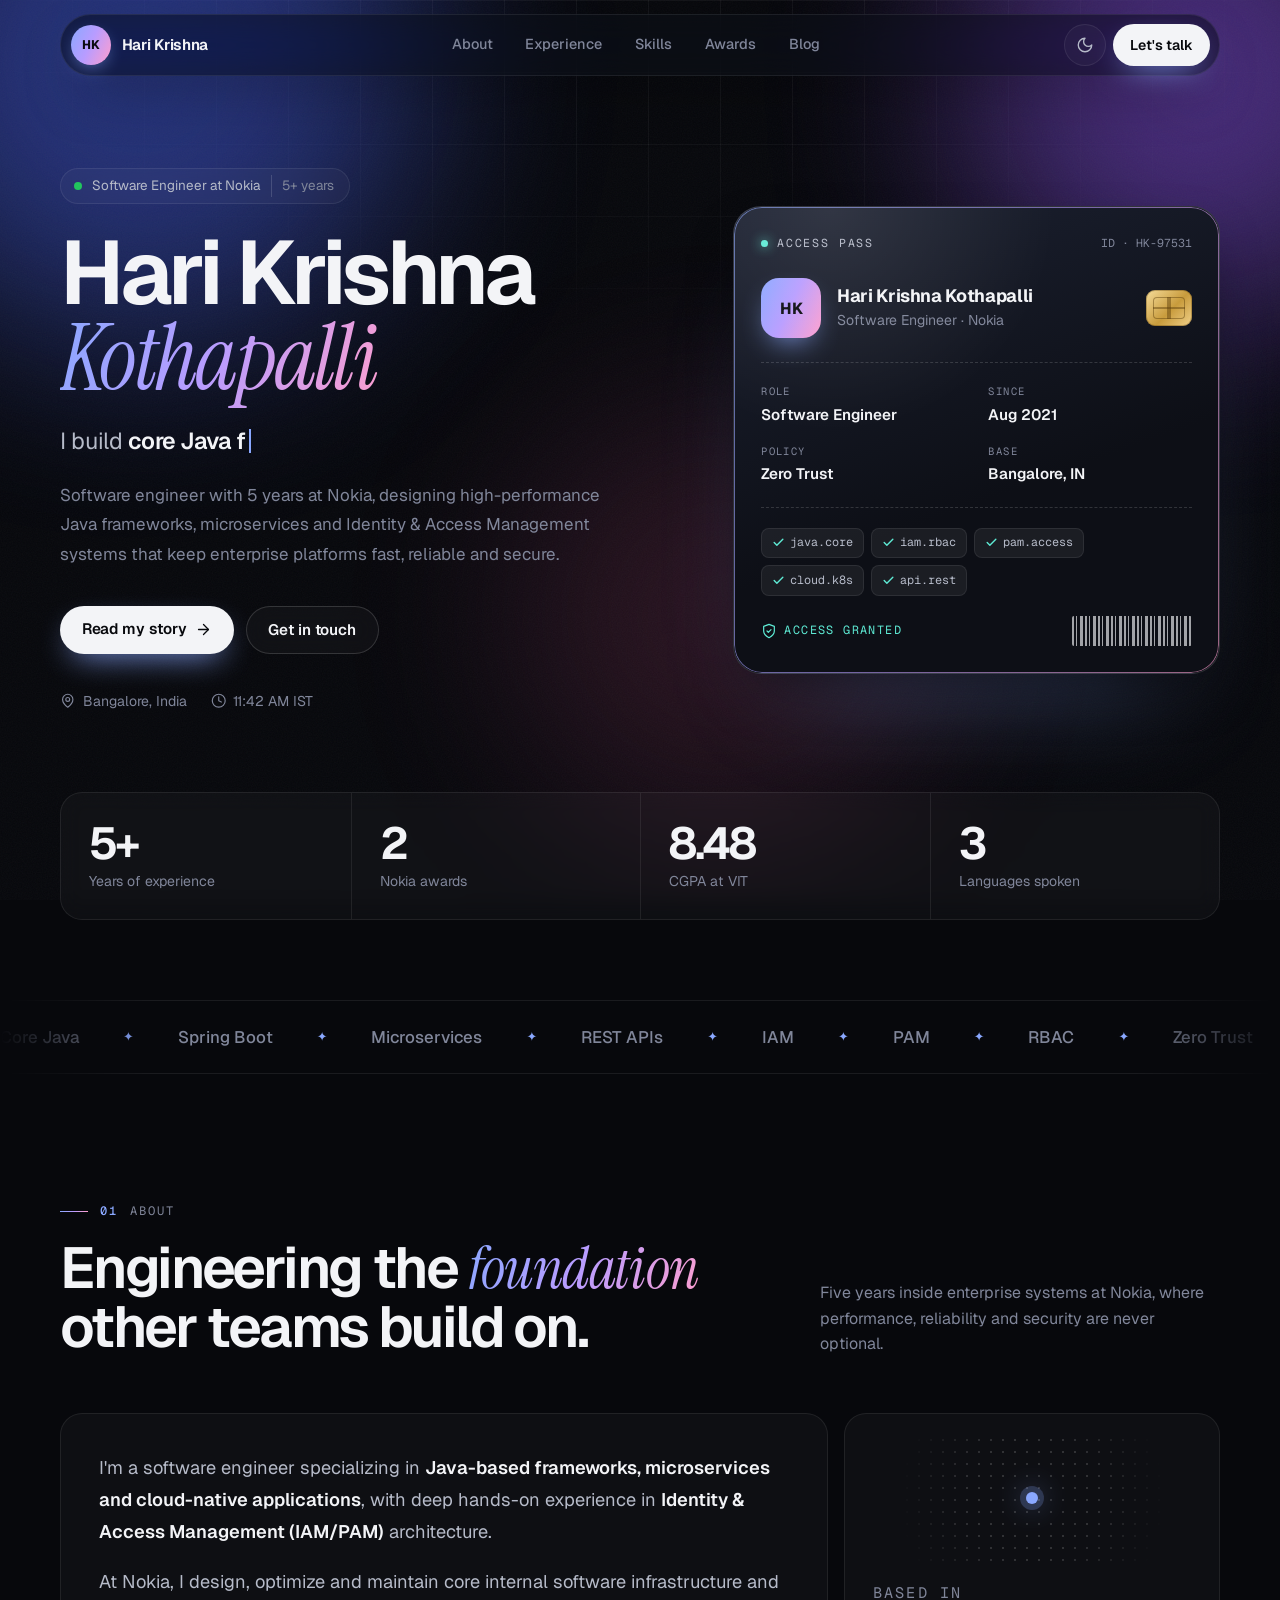
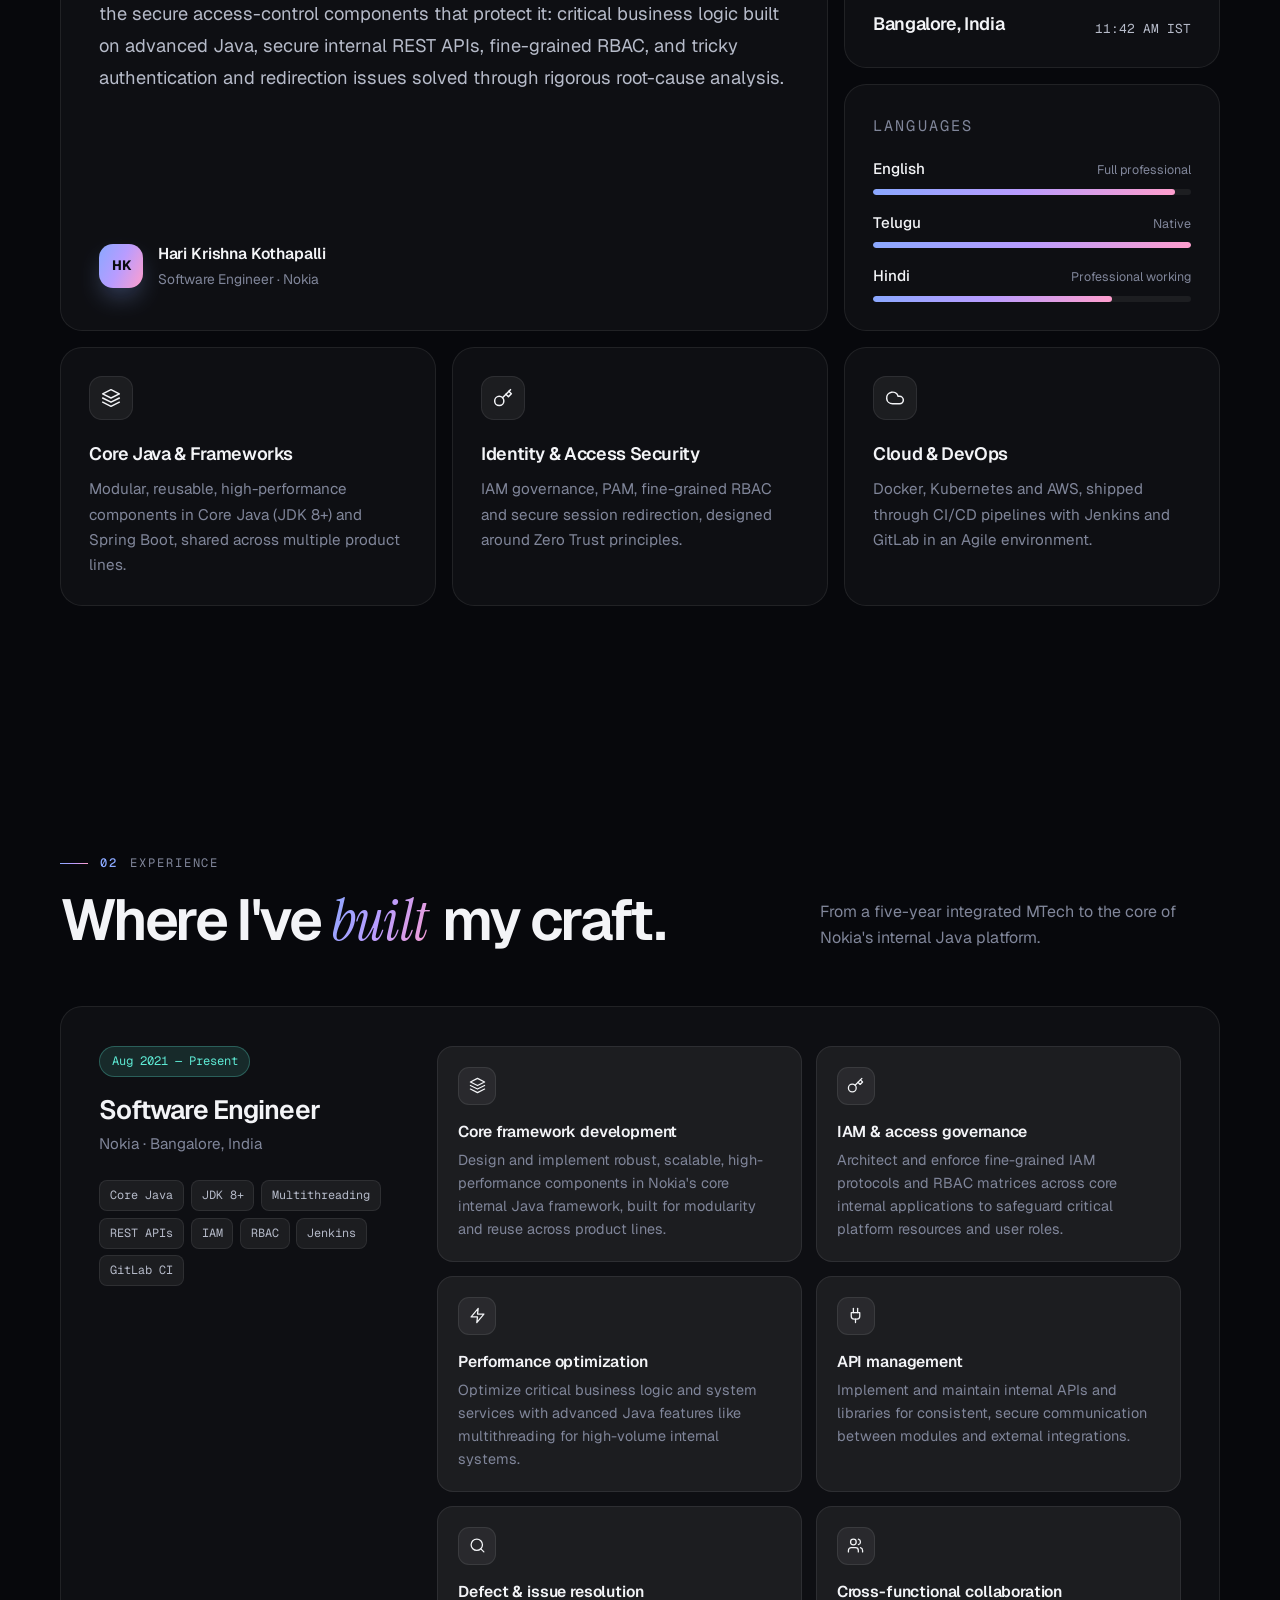
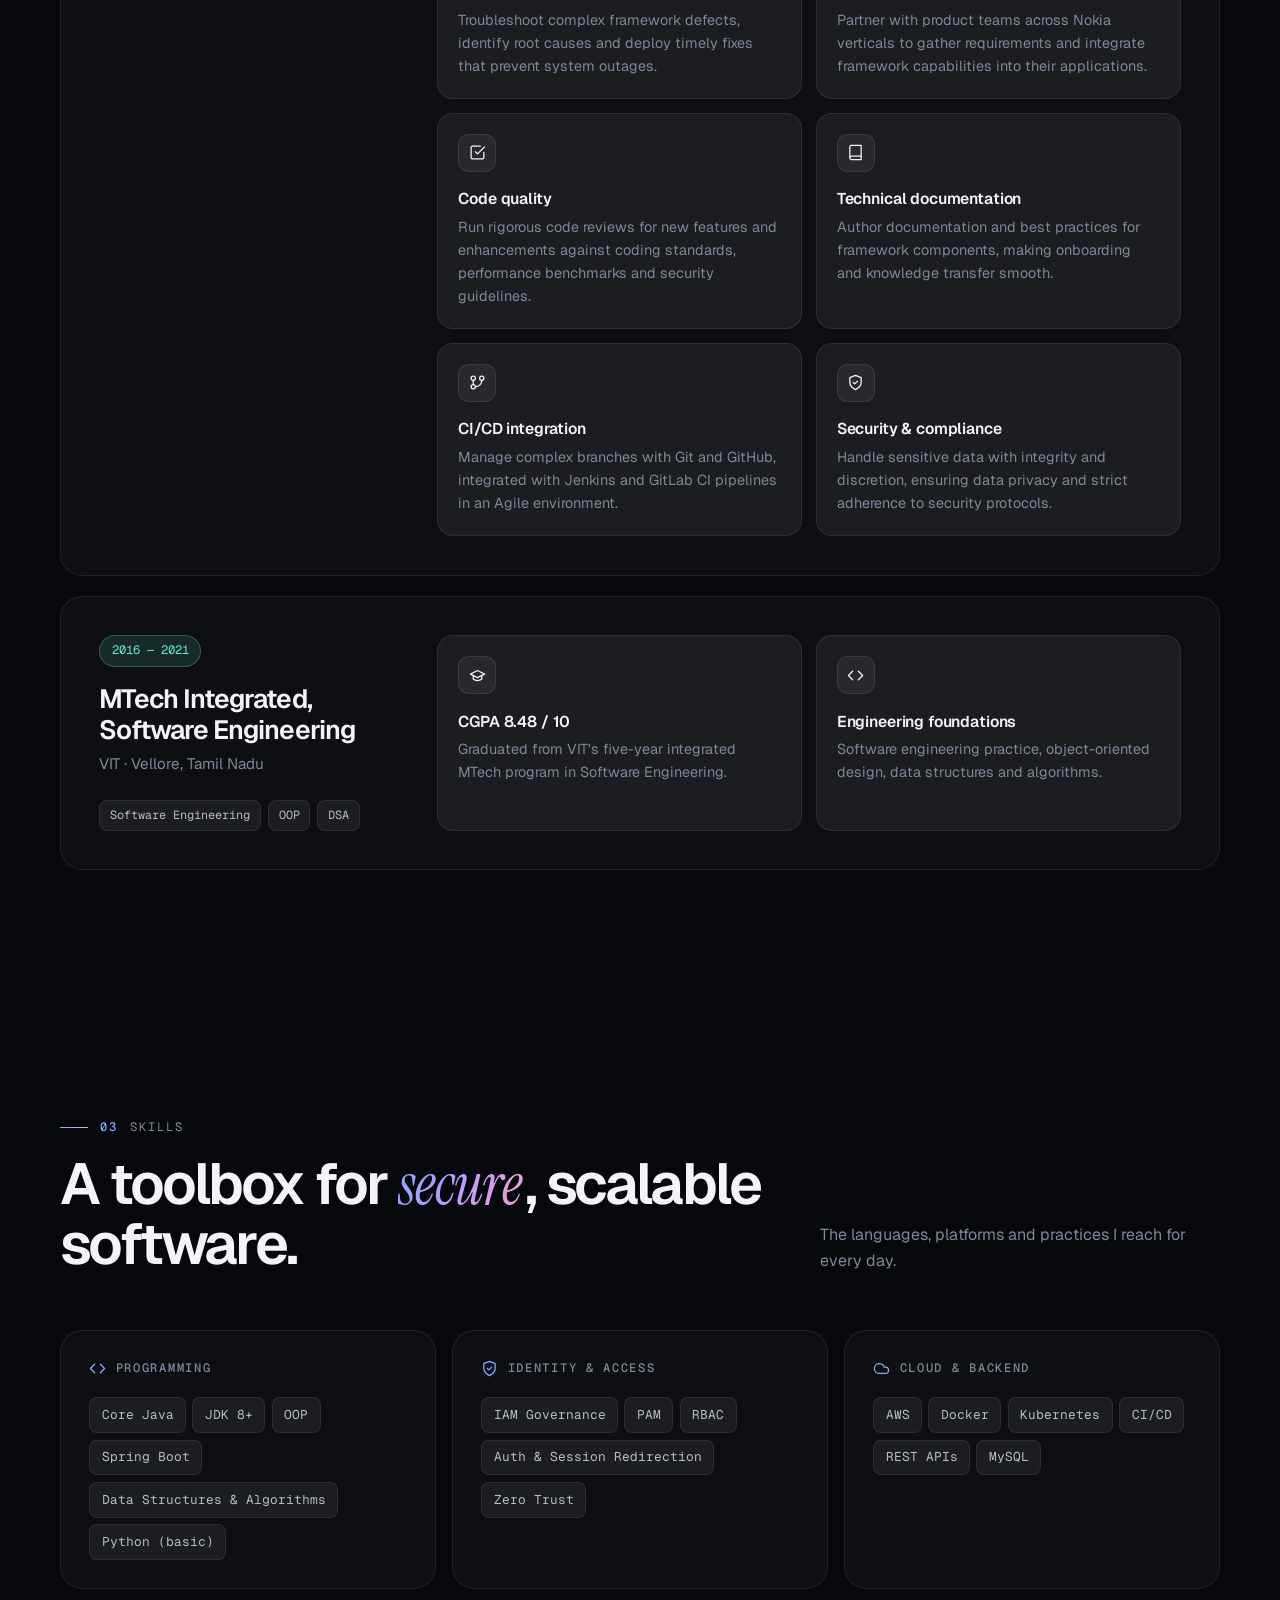
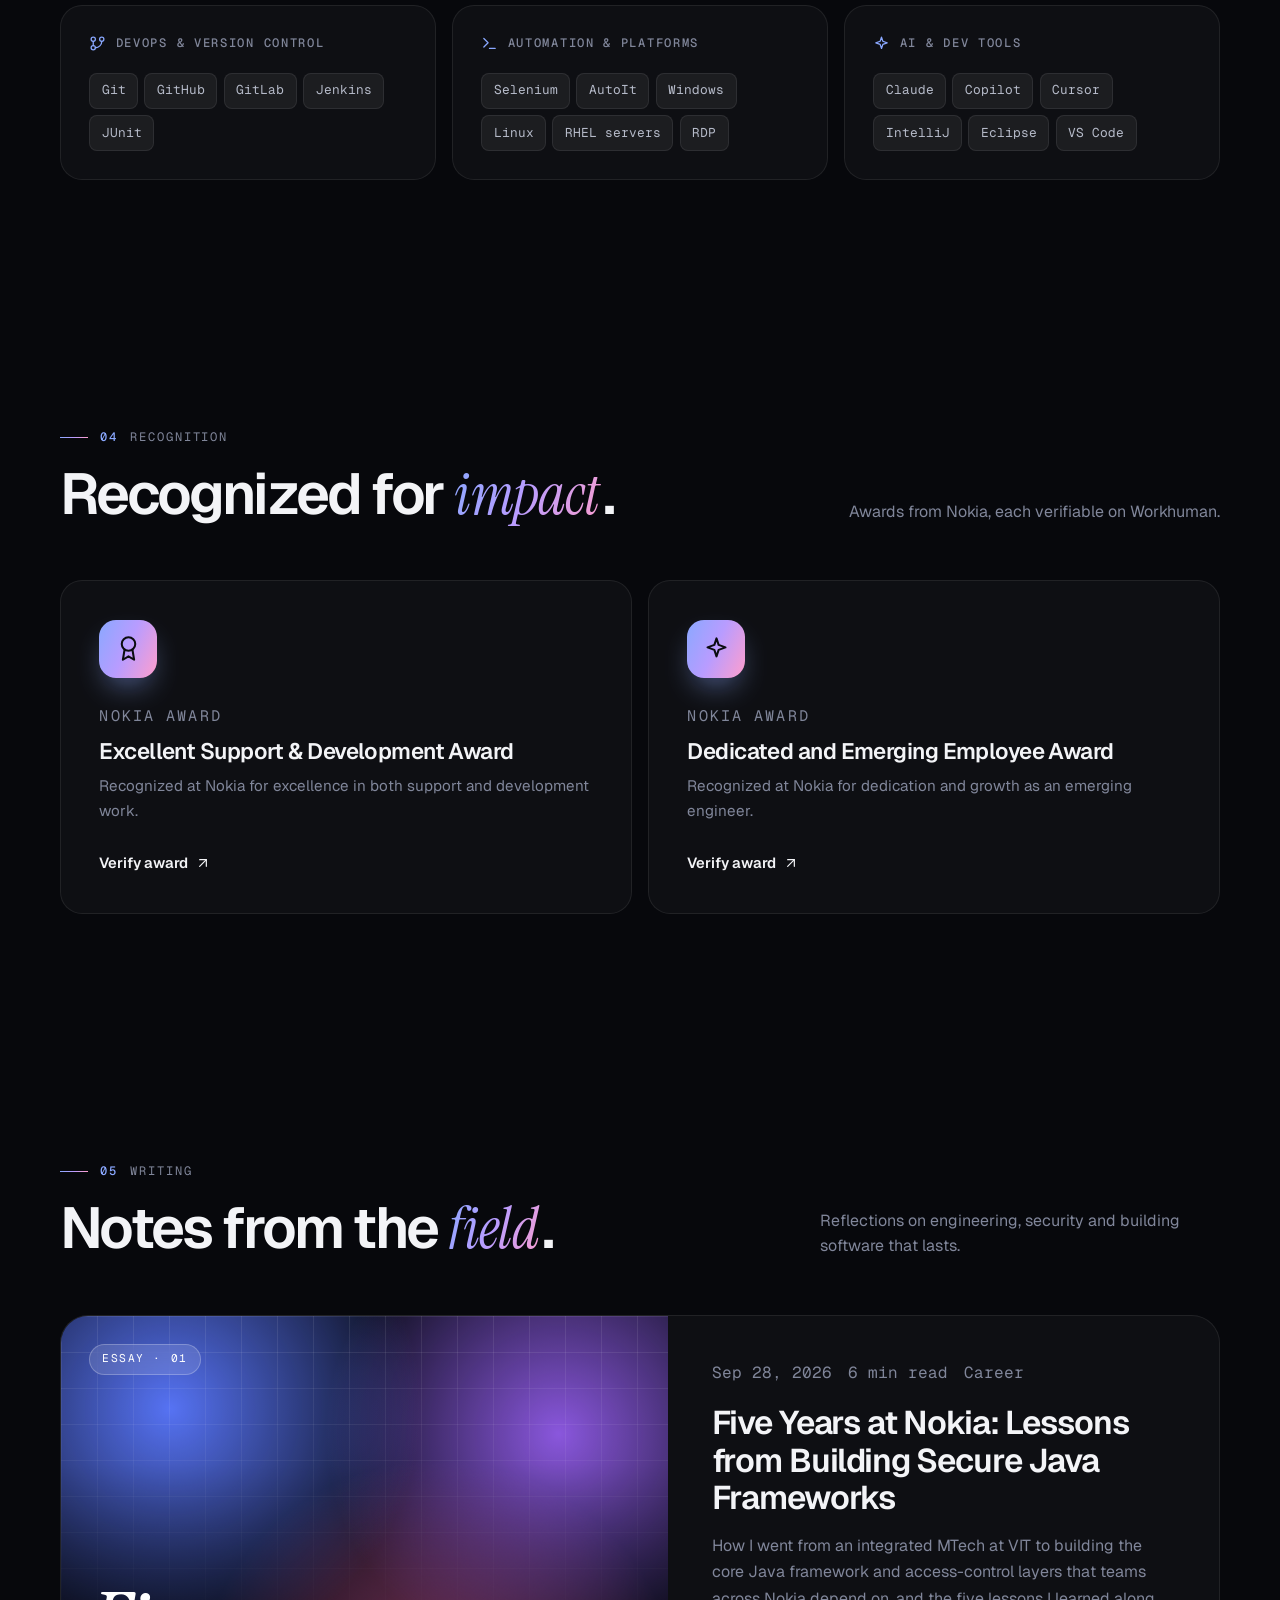
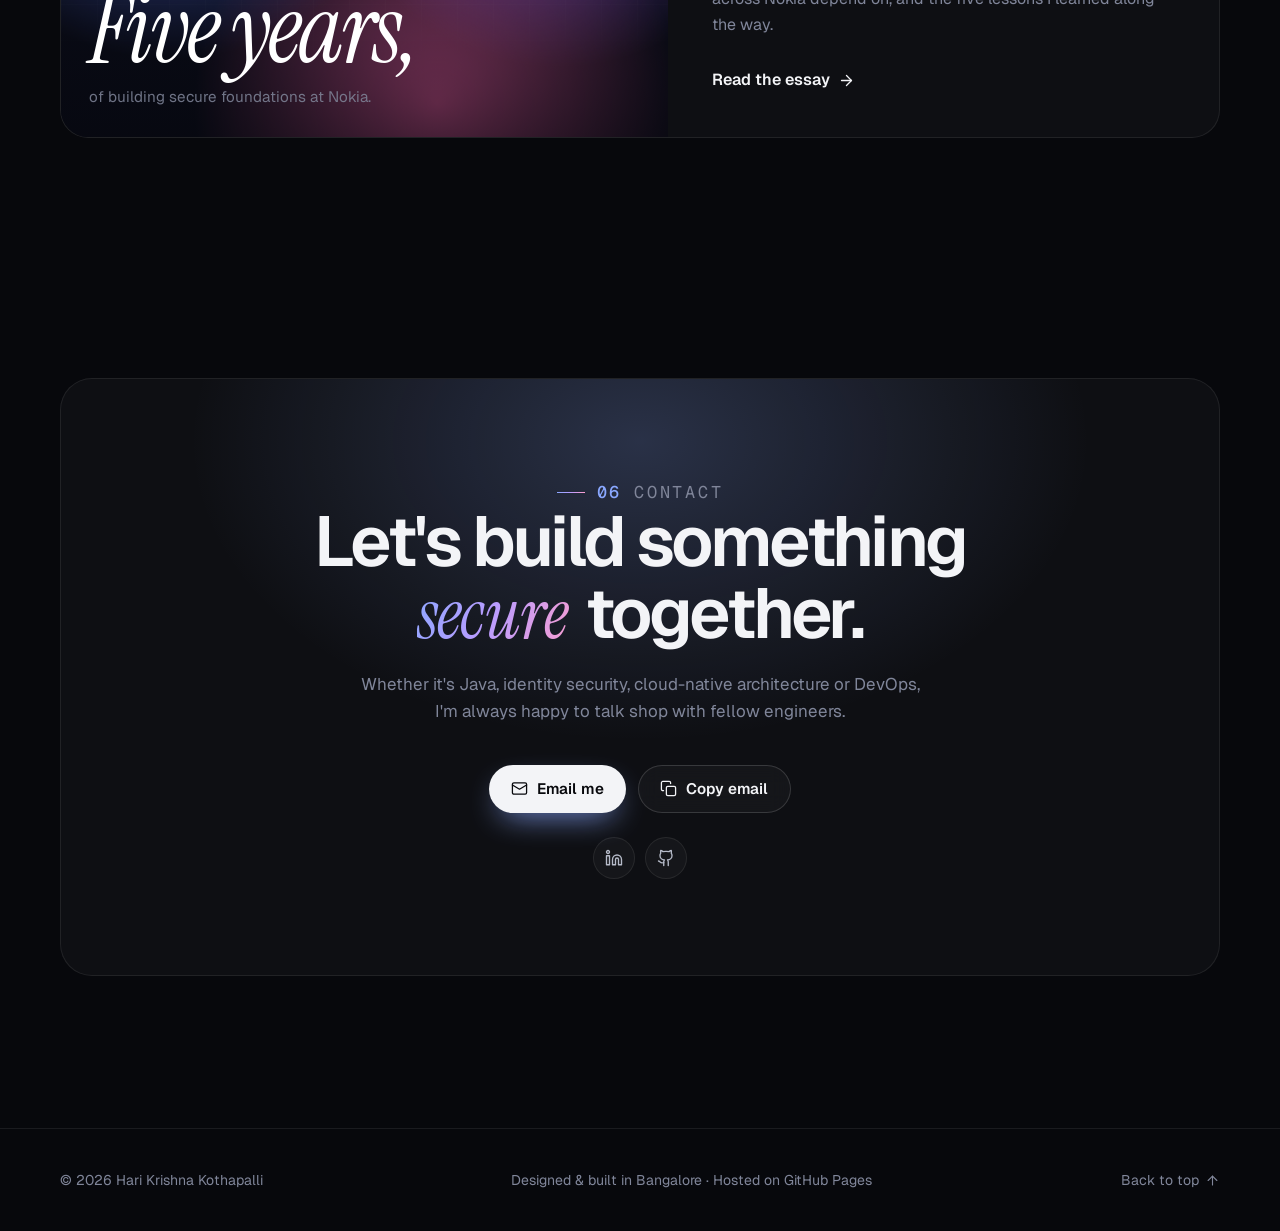
==== commit 631bc127: "Update access pass serial ID" ====
--- a/index.html
+++ b/index.html
@@ -119,7 +119,7 @@
               <div class="pass-sheen"></div>
               <div class="pass-top">
                 <span class="chip-label"><span class="led"></span>ACCESS PASS</span>
-                <span class="pass-serial">ID · HK-0821</span>
+                <span class="pass-serial">ID · HK-97531</span>
               </div>
               <div class="pass-id">
                 <div class="avatar">HK</div>
